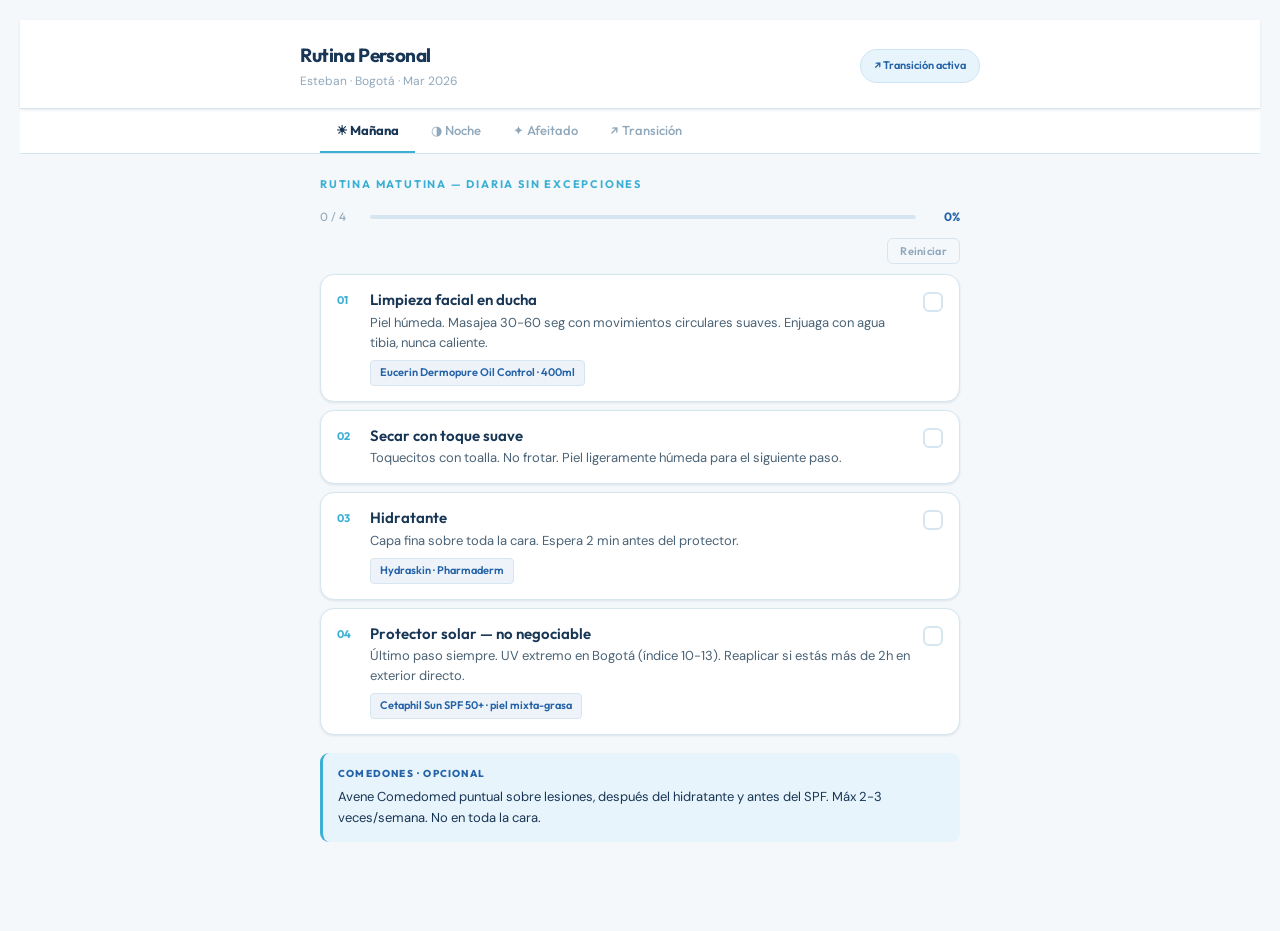
==== index.html @ d37be511 "Clean up index.html by removing line breaks Removed unnecessary line breaks in the head section." ====
<!DOCTYPE html>

<html lang="es">
<head>
<meta charset="UTF-8">
<meta name="viewport" content="width=device-width, initial-scale=1, viewport-fit=cover">
<title>Rutina · Esteban</title>
<link rel="manifest" href="manifest.json">
<meta name="theme-color" content="#1d3552">
<meta name="apple-mobile-web-app-capable" content="yes">
<meta name="apple-mobile-web-app-title" content="Rutina">
<meta name="apple-mobile-web-app-status-bar-style" content="black-translucent">
<link rel="dns-prefetch" href="https://fonts.googleapis.com">
<link rel="preconnect" href="https://fonts.googleapis.com">
<link rel="preconnect" href="https://fonts.gstatic.com" crossorigin>

<link href="https://fonts.googleapis.com/css2?family=Outfit:wght@300;400;500;600;700&family=DM+Sans:wght@300;400;500&display=swap" rel="stylesheet">

<link rel="stylesheet" href="styles.css">

<style>
  :root {
    --bg: #f4f8fb;
    --surface: #ffffff;
    --surface2: #edf3f8;
    --blue-deep: #173554;
    --blue-mid: #2563a8;
    --blue-light: #3bafd4;
    --blue-pale: #e8f4fc;
    --blue-pale2: #cce4f5;
    --text: #182630;
    --text-mid: #4a6275;
    --text-muted: #90a8bc;
    --border: #d6e6f0;
    --border-light: #eaf3fb;
    --danger: #c0392b;
    --danger-bg: #fdf0ee;
    --danger-border: #f5c6c2;
    --warn: #c07000;
    --warn-bg: #fdf8ec;
    --warn-border: #f5dfa0;
    --ok: #0a7055;
    --ok-bg: #edfaf5;
    --ok-border: #9de8cc;
    --radius: 14px;
    --radius-sm: 9px;
    --shadow: 0 1px 3px rgba(23,53,84,0.07), 0 1px 2px rgba(23,53,84,0.04);
  }

* {    box-sizing: border-box;   margin: 0;   padding: 0;   -webkit-tap-highlight-color: transparent; }

body {
background: var(--bg);
color: var(--text);
font-family: 'DM Sans', sans-serif;
font-weight: 400;
min-height: 100vh;
line-height: 1.6;
font-size: 15px;
}

header {
background: var(--surface);
border-bottom: 1px solid var(--border);
padding: 20px 24px 16px;
position: sticky;
top: 0;
z-index: 100;
box-shadow: var(--shadow);
}
.header-inner {
max-width: 680px;
margin: 0 auto;
display: flex;
align-items: center;
justify-content: space-between;
gap: 12px;
}
.header-title {
font-family: 'Outfit', sans-serif;
font-size: 19px;
font-weight: 700;
color: var(--blue-deep);
letter-spacing: -0.4px;
}
.header-sub {
font-size: 12px;
color: var(--text-muted);
margin-top: 2px;
}
.phase-pill {
font-family: 'Outfit', sans-serif;
font-size: 11px;
font-weight: 600;
padding: 7px 13px;
border-radius: 40px;
background: var(--blue-pale);
color: var(--blue-mid);
border: 1.5px solid var(--blue-pale2);
cursor: pointer;
white-space: nowrap;
transition: background 0.2s;
flex-shrink: 0;
}
.phase-pill:hover { background: var(--blue-pale2); }

.nav-wrap {
background: var(--surface);
border-bottom: 1px solid var(--border);
position: sticky;
top: 71px;
z-index: 99;
}
.main-tabs {
max-width: 680px;
margin: 0 auto;
display: flex;
overflow-x: auto;
scrollbar-width: none;
padding: 0 20px;
}
.main-tabs::-webkit-scrollbar { display: none; }
.main-tab {
font-family: 'Outfit', sans-serif;
font-size: 13px;
font-weight: 500;
padding: 13px 16px;
cursor: pointer;
color: var(--text-muted);
border: none;
border-bottom: 2.5px solid transparent;
background: none;
outline: none;
white-space: nowrap;
transition: all 0.2s;
}
.main-tab:hover { color: var(--blue-mid); }
.main-tab.active {
color: var(--blue-deep);
border-bottom-color: var(--blue-light);
font-weight: 700;
}

.content {
max-width: 680px;
margin: 0 auto;
padding: 22px 20px 56px;
}

.tab-panel { display: none; }
.tab-panel.active { display: block; animation: fadeIn 0.2s ease; }
@keyframes fadeIn { from { opacity:0; transform:translateY(5px); } to { opacity:1; transform:translateY(0); } }

.section-label {
font-family: 'Outfit', sans-serif;
font-size: 11px;
font-weight: 700;
letter-spacing: 1.8px;
text-transform: uppercase;
color: var(--blue-light);
margin-bottom: 14px;
margin-top: 26px;
}
.section-label:first-child { margin-top: 0; }

.progress-row { display: flex; align-items: center; gap: 10px; margin-bottom: 12px; }
.prog-label { font-size: 12px; color: var(--text-muted); font-family: 'Outfit', sans-serif; min-width: 40px; }
.prog-wrap { flex: 1; height: 4px; background: var(--border); border-radius: 4px; overflow: hidden; }
.prog-bar { height: 100%; background: linear-gradient(90deg, var(--blue-mid), var(--blue-light)); border-radius: 4px; transition: width 0.4s cubic-bezier(.4,0,.2,1); width: 0%; }
.prog-pct { font-size: 12px; color: var(--blue-mid); font-family: 'Outfit', sans-serif; font-weight: 700; min-width: 34px; text-align: right; }

.reset-row { display: flex; justify-content: flex-end; margin-bottom: 10px; }
.reset-btn {
font-size: 11px;
color: var(--text-muted);
background: none;
border: 1px solid var(--border);
border-radius: 6px;
padding: 5px 12px;
cursor: pointer;
font-family: 'Outfit', sans-serif;
font-weight: 600;
letter-spacing: 0.3px;
transition: all 0.2s;
}
.reset-btn:hover { color: var(--blue-mid); border-color: var(--blue-pale2); }

.steps { display: flex; flex-direction: column; gap: 8px; margin-bottom: 18px; }

.step {
display: flex;
align-items: flex-start;
gap: 13px;
padding: 15px 16px;
background: var(--surface);
border: 1.5px solid var(--border);
border-radius: var(--radius);
cursor: pointer;
transition: border-color 0.2s, background 0.15s;
box-shadow: var(--shadow);
user-select: none;
}
.step:active { transform: scale(0.99); }
.step:hover { border-color: var(--blue-pale2); }
.step.checked { background: var(--blue-pale); border-color: var(--blue-light); }
.step.checked .step-name { text-decoration: line-through; color: var(--text-muted); }

.step-num {
font-family: 'Outfit', sans-serif;
font-size: 11px;
font-weight: 700;
color: var(--blue-light);
min-width: 20px;
padding-top: 2px;
user-select: none;
}
.step-body { flex: 1; min-width: 0; }
.step-name {
font-family: 'Outfit', sans-serif;
font-size: 15px;
font-weight: 600;
color: var(--blue-deep);
margin-bottom: 3px;
transition: color 0.2s;
line-height: 1.3;
}
.step-detail { font-size: 13px; color: var(--text-mid); line-height: 1.55; }
.product-tag {
display: inline-block;
font-size: 11px;
padding: 3px 9px;
border-radius: 4px;
background: var(--surface2);
border: 1px solid var(--border);
color: var(--blue-mid);
margin-top: 7px;
font-family: 'Outfit', sans-serif;
font-weight: 600;
}

.check-box {
width: 20px;
height: 20px;
border: 2px solid var(--border);
border-radius: 6px;
flex-shrink: 0;
margin-top: 2px;
display: flex;
align-items: center;
justify-content: center;
transition: all 0.2s;
background: var(--surface);
}
.step.checked .check-box { background: var(--blue-light); border-color: var(--blue-light); }
.step.checked .check-box::after {
content: '';
width: 5px;
height: 9px;
border: 2px solid white;
border-top: none;
border-left: none;
transform: rotate(45deg) translateY(-1px);
}

.step-static {
display: flex;
align-items: flex-start;
gap: 13px;
padding: 15px 16px;
background: var(--surface);
border: 1.5px solid var(--border);
border-radius: var(--radius);
box-shadow: var(--shadow);
margin-bottom: 8px;
}
.step-static .step-num { color: var(--blue-mid); }

.alert {
padding: 13px 15px;
border-radius: var(--radius-sm);
margin-bottom: 13px;
font-size: 13px;
line-height: 1.6;
border-left: 3px solid;
}
.alert-label {
font-family: 'Outfit', sans-serif;
font-size: 10px;
font-weight: 800;
letter-spacing: 1.2px;
text-transform: uppercase;
display: block;
margin-bottom: 5px;
}
.alert-danger { background: var(--danger-bg); border-color: var(--danger); color: #6b1812; }
.alert-danger .alert-label { color: var(--danger); }
.alert-warn { background: var(--warn-bg); border-color: var(--warn); color: #6b4000; }
.alert-warn .alert-label { color: var(--warn); }
.alert-ok { background: var(--ok-bg); border-color: var(--ok); color: #064d3a; }
.alert-ok .alert-label { color: var(--ok); }
.alert-info { background: var(--blue-pale); border-color: var(--blue-light); color: var(--blue-deep); }
.alert-info .alert-label { color: var(--blue-mid); }

.sub-tabs { display: flex; gap: 8px; margin-bottom: 18px; flex-wrap: wrap; }
.sub-tab {
font-family: 'Outfit', sans-serif;
font-size: 12px;
font-weight: 500;
padding: 8px 14px;
border-radius: 40px;
border: 1.5px solid var(--border);
color: var(--text-muted);
cursor: pointer;
background: var(--surface);
transition: all 0.2s;
outline: none;
}
.sub-tab:hover { color: var(--blue-mid); border-color: var(--blue-pale2); }
.sub-tab.active { background: var(--blue-pale); border-color: var(--blue-light); color: var(--blue-deep); font-weight: 700; }
.sub-panel { display: none; }
.sub-panel.active { display: block; animation: fadeIn 0.2s ease; }

.divider { height: 1px; background: var(--border); margin: 22px 0; }

.razor-grid { display: grid; grid-template-columns: repeat(3, 1fr); gap: 10px; margin-bottom: 18px; }
.razor-card {
background: var(--surface);
border: 1.5px solid var(--border);
border-radius: var(--radius);
padding: 14px 10px;
text-align: center;
box-shadow: var(--shadow);
}
.razor-card.warn-card { border-color: var(--danger-border); background: var(--danger-bg); }
.razor-card.ok-card { border-color: var(--ok-border); background: var(--ok-bg); }
.rc-label { font-family:'Outfit',sans-serif; font-size:10px; font-weight:700; color:var(--text-muted); text-transform:uppercase; letter-spacing:.8px; margin-bottom:6px; }
.rc-val { font-family:'Outfit',sans-serif; font-size:26px; font-weight:800; line-height:1; margin-bottom:4px; }
.warn-card .rc-val { color: var(--danger); }
.ok-card .rc-val { color: var(--ok); }
.rc-val-default { color: var(--blue-deep); }
.rc-sub { font-size: 11px; color: var(--text-muted); }

.day-selector { display: flex; gap: 8px; flex-wrap: wrap; margin: 10px 0 14px; }
.day-btn {
font-family:'Outfit',sans-serif;
font-size: 12px;
font-weight: 600;
width: 42px;
height: 42px;
border-radius: 50%;
border: 1.5px solid var(--border);
color: var(--text-muted);
background: var(--surface);
cursor: pointer;
transition: all 0.2s;
outline: none;
display: flex;
align-items: center;
justify-content: center;
box-shadow: var(--shadow);
}
.day-btn:hover { border-color: var(--blue-pale2); color: var(--blue-mid); }
.day-btn.selected { background: var(--blue-mid); border-color: var(--blue-mid); color: white; }

.tracker { background: var(--surface); border: 1.5px solid var(--border); border-radius: var(--radius); padding: 18px; margin-bottom: 18px; box-shadow: var(--shadow); }
.tracker-title { font-family:'Outfit',sans-serif; font-size:16px; font-weight:700; color:var(--blue-deep); margin-bottom:3px; }
.tracker-sub { font-size:13px; color:var(--text-muted); margin-bottom:16px; }

.tracker-phases { display: grid; grid-template-columns: repeat(4,1fr); gap: 6px; margin-bottom: 14px; }
.tracker-phase {
padding: 10px 6px;
text-align: center;
font-family: 'Outfit',sans-serif;
font-size: 10px;
font-weight: 600;
color: var(--text-muted);
background: var(--bg);
border: 1.5px solid var(--border);
border-radius: var(--radius-sm);
cursor: pointer;
transition: all 0.2s;
line-height: 1.4;
}
.tracker-phase:hover { border-color: var(--blue-pale2); color: var(--blue-mid); }
.tracker-phase.current { background: var(--blue-pale); border-color: var(--blue-light); color: var(--blue-deep); font-weight: 800; }
.phase-num { font-size:20px; font-weight:800; display:block; margin-bottom:3px; color:inherit; }

.phase-desc { font-size:13px; color:var(--text-mid); line-height:1.65; padding:13px 15px; background:var(--blue-pale); border-radius:var(--radius-sm); border:1px solid var(--blue-pale2); }

.permit-table { width:100%; border-collapse:collapse; font-size:13px; background:var(--surface); border-radius:var(--radius); overflow:hidden; box-shadow:var(--shadow); border:1.5px solid var(--border); }
.permit-table thead tr { background:var(--surface2); border-bottom:1px solid var(--border); }
.permit-table th { text-align:left; padding:10px 14px; font-family:'Outfit',sans-serif; font-size:10px; font-weight:700; color:var(--text-muted); letter-spacing:.8px; text-transform:uppercase; }
.permit-table th:not(:first-child) { text-align:center; }
.permit-table td { padding:10px 14px; border-bottom:1px solid var(--border-light); color:var(--text-mid); }
.permit-table tr:last-child td { border-bottom:none; }
.permit-table td:not(:first-child) { text-align:center; font-size:15px; }
.ok-cell { color:var(--ok); font-weight:700; }
.no-cell { color:var(--danger); font-weight:700; }
.half-cell { color:var(--warn); font-size:12px; font-weight:700; }

@media (max-width: 480px) {
.tracker-phases { grid-template-columns: repeat(2,1fr); }
.razor-grid { grid-template-columns: repeat(2,1fr); }
.razor-grid .razor-card:last-child { grid-column: span 2; }
}
</style>

</head>
<body>

<header>
  <div class="header-inner">
    <div>
      <div class="header-title">Rutina Personal</div>
      <div class="header-sub">Esteban · Bogotá · Mar 2026</div>
    </div>
    <div class="phase-pill" onclick="switchTab('transicion')">↗ Transición activa</div>
  </div>
</header>

<div class="nav-wrap">
  <div class="main-tabs">
    <button class="main-tab active" onclick="switchTab('manana')" id="tab-manana">☀ Mañana</button>
    <button class="main-tab" onclick="switchTab('noche')" id="tab-noche">◑ Noche</button>
    <button class="main-tab" onclick="switchTab('afeitado')" id="tab-afeitado">✦ Afeitado</button>
    <button class="main-tab" onclick="switchTab('transicion')" id="tab-transicion">↗ Transición</button>
  </div>
</div>

<div class="content">

  <!-- MAÑANA -->

  <div class="tab-panel active" id="panel-manana">
    <div class="section-label">Rutina matutina — Diaria sin excepciones</div>
    <div class="progress-row">
      <span class="prog-label" id="prog-m-txt">0 / 4</span>
      <div class="prog-wrap"><div class="prog-bar" id="prog-m-bar"></div></div>
      <span class="prog-pct" id="prog-m-pct">0%</span>
    </div>
    <div class="reset-row"><button class="reset-btn" onclick="resetGroup('m')">Reiniciar</button></div>
    <div class="steps" id="steps-m">
      <div class="step" onclick="toggleStep(this,'m')" data-group="m">
        <div class="step-num">01</div>
        <div class="step-body">
          <div class="step-name">Limpieza facial en ducha</div>
          <div class="step-detail">Piel húmeda. Masajea 30-60 seg con movimientos circulares suaves. Enjuaga con agua tibia, nunca caliente.</div>
          <span class="product-tag">Eucerin Dermopure Oil Control · 400ml</span>
        </div>
        <div class="check-box"></div>
      </div>
      <div class="step" onclick="toggleStep(this,'m')" data-group="m">
        <div class="step-num">02</div>
        <div class="step-body">
          <div class="step-name">Secar con toque suave</div>
          <div class="step-detail">Toquecitos con toalla. No frotar. Piel ligeramente húmeda para el siguiente paso.</div>
        </div>
        <div class="check-box"></div>
      </div>
      <div class="step" onclick="toggleStep(this,'m')" data-group="m">
        <div class="step-num">03</div>
        <div class="step-body">
          <div class="step-name">Hidratante</div>
          <div class="step-detail">Capa fina sobre toda la cara. Espera 2 min antes del protector.</div>
          <span class="product-tag">Hydraskin · Pharmaderm</span>
        </div>
        <div class="check-box"></div>
      </div>
      <div class="step" onclick="toggleStep(this,'m')" data-group="m">
        <div class="step-num">04</div>
        <div class="step-body">
          <div class="step-name">Protector solar — no negociable</div>
          <div class="step-detail">Último paso siempre. UV extremo en Bogotá (índice 10-13). Reaplicar si estás más de 2h en exterior directo.</div>
          <span class="product-tag">Cetaphil Sun SPF 50+ · piel mixta-grasa</span>
        </div>
        <div class="check-box"></div>
      </div>
    </div>
    <div class="alert alert-info">
      <span class="alert-label">Comedones · Opcional</span>
      Avene Comedomed puntual sobre lesiones, después del hidratante y antes del SPF. Máx 2-3 veces/semana. No en toda la cara.
    </div>
  </div>

  <!-- NOCHE -->

  <div class="tab-panel" id="panel-noche">
    <div class="section-label">Selecciona tu escenario de esta noche</div>
    <div class="sub-tabs">
      <button class="sub-tab active" onclick="switchSub('n','s1')" id="subtab-n-s1">Descanso</button>
      <button class="sub-tab" onclick="switchSub('n','s2')" id="subtab-n-s2">Con tratamiento</button>
      <button class="sub-tab" onclick="switchSub('n','s3')" id="subtab-n-s3">Noche de afeitado</button>
    </div>


<div class="sub-panel active" id="subpanel-n-s1">
  <div class="alert alert-ok" style="margin-bottom:14px;">
    <span class="alert-label">✓ Noche de descanso</span>
    Solo limpieza e hidratación. La barrera cutánea se recupera.
  </div>
  <div class="progress-row">
    <span class="prog-label" id="prog-s1-txt">0 / 3</span>
    <div class="prog-wrap"><div class="prog-bar" id="prog-s1-bar"></div></div>
    <span class="prog-pct" id="prog-s1-pct">0%</span>
  </div>
  <div class="reset-row"><button class="reset-btn" onclick="resetGroup('s1')">Reiniciar</button></div>
  <div class="steps" id="steps-s1">
    <div class="step" onclick="toggleStep(this,'s1')" data-group="s1">
      <div class="step-num">01</div>
      <div class="step-body"><div class="step-name">Ducha + limpieza facial</div><div class="step-detail">Eucerin en ducha. Agua tibia. Enjuague completo.</div><span class="product-tag">Eucerin Dermopure Oil Control</span></div>
      <div class="check-box"></div>
    </div>
    <div class="step" onclick="toggleStep(this,'s1')" data-group="s1">
      <div class="step-num">02</div>
      <div class="step-body"><div class="step-name">Secar con toque suave</div><div class="step-detail">Toquecitos, sin fricción.</div></div>
      <div class="check-box"></div>
    </div>
    <div class="step" onclick="toggleStep(this,'s1')" data-group="s1">
      <div class="step-num">03</div>
      <div class="step-body"><div class="step-name">Hidratante</div><div class="step-detail">Hydraskin en capa ligera. Fin.</div><span class="product-tag">Hydraskin · Pharmaderm</span></div>
      <div class="check-box"></div>
    </div>
  </div>
  <div class="alert alert-ok"><span class="alert-label">Opcional</span>Pimple patches sobre lesiones activas como último paso. Pambu My Pimple Hero.</div>
</div>

<div class="sub-panel" id="subpanel-n-s2">
  <div class="alert alert-warn" style="margin-bottom:14px;">
    <span class="alert-label">⚠ Transición activa</span>
    Zudenina suspendida. Consulta la pestaña Transición para saber qué activo aplica hoy.
  </div>
  <div class="progress-row">
    <span class="prog-label" id="prog-s2-txt">0 / 4</span>
    <div class="prog-wrap"><div class="prog-bar" id="prog-s2-bar"></div></div>
    <span class="prog-pct" id="prog-s2-pct">0%</span>
  </div>
  <div class="reset-row"><button class="reset-btn" onclick="resetGroup('s2')">Reiniciar</button></div>
  <div class="steps" id="steps-s2">
    <div class="step" onclick="toggleStep(this,'s2')" data-group="s2">
      <div class="step-num">01</div>
      <div class="step-body"><div class="step-name">Ducha + limpieza facial</div><div class="step-detail">Eucerin. Secar completamente antes del activo.</div><span class="product-tag">Eucerin Dermopure Oil Control</span></div>
      <div class="check-box"></div>
    </div>
    <div class="step" onclick="toggleStep(this,'s2')" data-group="s2">
      <div class="step-num">02</div>
      <div class="step-body">
        <div class="step-name">Activo nocturno según fase</div>
        <div class="step-detail"><strong>Sem. 1-2:</strong> Nada. Solo limpieza + hidratante.<br><strong>Sem. 3+:</strong> Benzac AC con hisopo puntual sobre cada lesión individual.</div>
      </div>
      <div class="check-box"></div>
    </div>
    <div class="step" onclick="toggleStep(this,'s2')" data-group="s2">
      <div class="step-num">03</div>
      <div class="step-body"><div class="step-name">Esperar 10 min</div><div class="step-detail">Si usaste Benzac AC, dejar absorber antes del hidratante.</div></div>
      <div class="check-box"></div>
    </div>
    <div class="step" onclick="toggleStep(this,'s2')" data-group="s2">
      <div class="step-num">04</div>
      <div class="step-body"><div class="step-name">Hidratante generoso</div><div class="step-detail">Capa más abundante cuando hay activos.</div><span class="product-tag">Hydraskin · Pharmaderm</span></div>
      <div class="check-box"></div>
    </div>
  </div>
  <div class="alert alert-danger"><span class="alert-label">🚫 No combinar</span>Benzac AC + Avene Comedomed. Ni Benzac + ácido salicílico. Un activo por noche.</div>
</div>

<div class="sub-panel" id="subpanel-n-s3">
  <div class="alert alert-ok" style="margin-bottom:14px;">
    <span class="alert-label">✓ Noche de afeitado</span>
    Sin activos agresivos. Solo hidratante al final.
  </div>
  <div class="progress-row">
    <span class="prog-label" id="prog-s3-txt">0 / 6</span>
    <div class="prog-wrap"><div class="prog-bar" id="prog-s3-bar"></div></div>
    <span class="prog-pct" id="prog-s3-pct">0%</span>
  </div>
  <div class="reset-row"><button class="reset-btn" onclick="resetGroup('s3')">Reiniciar</button></div>
  <div class="steps" id="steps-s3">
    <div class="step" onclick="toggleStep(this,'s3')" data-group="s3">
      <div class="step-num">01</div>
      <div class="step-body"><div class="step-name">Azelac Loción — 1-2h antes</div><div class="step-detail">Aplicar sobre la zona a afeitar <strong>antes de salir al gym</strong>. Durante el entrenamiento (~1-2h) actúa en la piel. Se lava en la ducha post-gym y el efecto protector permanece.</div><span class="product-tag">Azelac Loción · Sesderma</span></div>
      <div class="check-box"></div>
    </div>
    <div class="step" onclick="toggleStep(this,'s3')" data-group="s3">
      <div class="step-num">02</div>
      <div class="step-body"><div class="step-name">Ducha + limpieza facial</div><div class="step-detail">El vapor ablanda el vello. Afeitar justo al salir.</div><span class="product-tag">Eucerin Dermopure Oil Control</span></div>
      <div class="check-box"></div>
    </div>
    <div class="step" onclick="toggleStep(this,'s3')" data-group="s3">
      <div class="step-num">03</div>
      <div class="step-body"><div class="step-name">Gel + 30 seg de reposo</div><div class="step-detail">Sin reposo el gel no lubrica y las cortadas aumentan.</div><span class="product-tag">Gillette Fusion ProGlide · gel</span></div>
      <div class="check-box"></div>
    </div>
    <div class="step" onclick="toggleStep(this,'s3')" data-group="s3">
      <div class="step-num">04</div>
      <div class="step-body"><div class="step-name">Afeitado — una dirección</div><div class="step-detail">A favor del crecimiento siempre. Safety razor: <strong>nivel 1-2</strong>. Presión mínima. Cortadas: ver protocolo R5 abajo.</div></div>
      <div class="check-box"></div>
    </div>
    <div class="step" onclick="toggleStep(this,'s3')" data-group="s3">
      <div class="step-num">05</div>
      <div class="step-body"><div class="step-name">Enjuague con agua fría</div><div class="step-detail">Cierra poros. Espera 2-3 min antes de aplicar algo.</div></div>
      <div class="check-box"></div>
    </div>
    <div class="step" onclick="toggleStep(this,'s3')" data-group="s3">
      <div class="step-num">06</div>
      <div class="step-body"><div class="step-name">Hidratante abundante</div><div class="step-detail">Capa generosa. Sin activos adicionales esta noche.</div><span class="product-tag">Hydraskin · Pharmaderm</span></div>
      <div class="check-box"></div>
    </div>
  </div>
</div>


  </div>

  <!-- AFEITADO -->

  <div class="tab-panel" id="panel-afeitado">
    <div class="section-label">Safety Razor</div>
    <div class="razor-grid">
      <div class="razor-card warn-card">
        <div class="rc-label">Nivel actual</div>
        <div class="rc-val">6</div>
        <div class="rc-sub">⚠ Demasiado agresivo</div>
      </div>
      <div class="razor-card ok-card">
        <div class="rc-label">Nivel objetivo</div>
        <div class="rc-val">1–2</div>
        <div class="rc-sub">✓ Para tu piel</div>
      </div>
      <div class="razor-card">
        <div class="rc-label">Frecuencia</div>
        <div class="rc-val rc-val-default">2–3</div>
        <div class="rc-sub">veces / semana</div>
      </div>
    </div>
    <div class="alert alert-warn">
      <span class="alert-label">⚠ Por qué bajar el nivel</span>
      Nivel 6 = máxima exposición de hoja = mayor riesgo de cortes y razor bumps. Empieza en nivel 1 y sube de uno en uno según tolerancia.
    </div>


<div class="divider"></div>
<div class="section-label">Días de afeitado</div>
<p style="font-size:13px;color:var(--text-muted);margin-bottom:10px;">Toca para marcar o desmarcar. Días alternos recomendados.</p>
<div class="day-selector">
  <button class="day-btn selected" onclick="toggleDay(this)">Lun</button>
  <button class="day-btn" onclick="toggleDay(this)">Mar</button>
  <button class="day-btn selected" onclick="toggleDay(this)">Mié</button>
  <button class="day-btn" onclick="toggleDay(this)">Jue</button>
  <button class="day-btn selected" onclick="toggleDay(this)">Vie</button>
  <button class="day-btn" onclick="toggleDay(this)">Sáb</button>
  <button class="day-btn" onclick="toggleDay(this)">Dom</button>
</div>

<div class="divider"></div>
<div class="section-label">Reglas de oro</div>
<div class="step-static"><div class="step-num">R1</div><div class="step-body"><div class="step-name">Azelac antes de salir al gym</div><div class="step-detail">No justo antes, no después.</div></div></div>
<div class="step-static"><div class="step-num">R2</div><div class="step-body"><div class="step-name">Una sola dirección</div><div class="step-detail">A favor del crecimiento. Sin excepción. Ya lo haces bien.</div></div></div>
<div class="step-static"><div class="step-num">R3</div><div class="step-body"><div class="step-name">Gel + 30 seg de reposo</div><div class="step-detail">Sin reposo, las cortadas se multiplican.</div></div></div>
<div class="step-static"><div class="step-num">R4</div><div class="step-body"><div class="step-name">Sin activos la noche del afeitado</div><div class="step-detail">Solo hidratante. Siempre.</div></div></div>
<div class="step-static"><div class="step-num">R5</div><div class="step-body"><div class="step-name">Cortadas — bloque de alumbre (método óptimo)</div><div class="step-detail">El bloque de alumbre actúa como hemostático y antiséptico al mismo tiempo: detiene el sangrado en 10-20 segundos y cierra el poro. Moja el bloque con agua fría y pásalo suavemente sobre la cortada 2-3 veces. Superior al papel higiénico porque no deja fibras, no requiere presión prolongada y previene infección. Disponible en farmacias o tiendas de afeitado (Osma, Razorock o equivalentes). Si aún no tienes: hielo directo + papel limpio + presión 60 seg sin frotar.</div></div></div>


  </div>

  <!-- TRANSICIÓN -->

  <div class="tab-panel" id="panel-transicion">
    <div class="section-label">Suspensión de Zudenina Plus</div>
    <div class="alert alert-danger" style="margin-bottom:18px;">
      <span class="alert-label">🚫 Zudenina Plus — Suspendida 13 Mar 2026</span>
      Adapaleno 0.1g + Clindamicina 1.0g · Venta bajo fórmula médica. +1 año sin prescripción. Uso prolongado de clindamicina tópica genera resistencia de C. acnes (Eady et al., JAAD). Guías AAD/EDF: máximo 3 meses.
    </div>


<div class="tracker">
  <div class="tracker-title">¿En qué fase estoy?</div>
  <div class="tracker-sub">Toca la fase que corresponde a tu semana actual.</div>
  <div class="tracker-phases">
    <div class="tracker-phase current" onclick="selectPhase(0)"><span class="phase-num">1–2</span>Recuperación</div>
    <div class="tracker-phase" onclick="selectPhase(1)"><span class="phase-num">3–4</span>Benzac puntual</div>
    <div class="tracker-phase" onclick="selectPhase(2)"><span class="phase-num">5–8</span>Benzac zonas</div>
    <div class="tracker-phase" onclick="selectPhase(3)"><span class="phase-num">8+</span>Dermatólogo</div>
  </div>
  <div class="phase-desc" id="phase-desc">
    <strong>Semanas 1-2 — Recuperación de barrera</strong><br><br>
    Solo Eucerin + Hydraskin cada noche. Sin activos agresivos. El adapaleno tiene efecto residual — agregar otro activo inmediatamente puede irritar. Si hay brotes urgentes: Benzac AC con hisopo puntual sobre la lesión individual solamente.
  </div>
</div>

<div class="divider"></div>
<div class="section-label">Reglas durante la transición</div>
<div class="step-static"><div class="step-num">T1</div><div class="step-body"><div class="step-name">Benzac AC nunca en noche de afeitado</div><div class="step-detail">Solo hidratante esa noche. Sin excepción.</div></div></div>
<div class="step-static"><div class="step-num">T2</div><div class="step-body"><div class="step-name">No mezclar activos</div><div class="step-detail">Benzac va solo. Sin Avene Comedomed ni ácido salicílico en la misma sesión.</div></div></div>
<div class="step-static"><div class="step-num">T3</div><div class="step-body"><div class="step-name">Azelac pre-afeitado no cuenta</div><div class="step-detail">Se aplica antes del gym, no después de la ducha. No interfiere con el protocolo nocturno posterior.</div></div></div>
<div class="step-static"><div class="step-num">T4</div><div class="step-body"><div class="step-name">Dermatólogo antes de semana 8</div><div class="step-detail">Evaluación obligatoria para protocolo definitivo.</div></div></div>

<div class="divider"></div>
<div class="section-label">Activos permitidos por fase</div>
<div style="overflow-x:auto;border-radius:var(--radius);">
  <table class="permit-table">
    <thead><tr><th>Producto</th><th>S 1-2</th><th>S 3-4</th><th>S 5-8</th></tr></thead>
    <tbody>
      <tr><td>Eucerin Dermopure</td><td class="ok-cell">✓</td><td class="ok-cell">✓</td><td class="ok-cell">✓</td></tr>
      <tr><td>Hydraskin</td><td class="ok-cell">✓</td><td class="ok-cell">✓</td><td class="ok-cell">✓</td></tr>
      <tr><td>Cetaphil Sun SPF 50+</td><td class="ok-cell">✓</td><td class="ok-cell">✓</td><td class="ok-cell">✓</td></tr>
      <tr><td>Azelac Loción (pre-afeitado)</td><td class="ok-cell">✓</td><td class="ok-cell">✓</td><td class="ok-cell">✓</td></tr>
      <tr><td>Avene Comedomed (puntual · mañana)</td><td class="ok-cell">✓</td><td class="ok-cell">✓</td><td class="ok-cell">✓</td></tr>
      <tr><td>Benzac AC — puntual (noche)</td><td class="no-cell">✗</td><td class="half-cell">± puntual</td><td class="ok-cell">✓</td></tr>
      <tr><td>Pimple patches</td><td class="ok-cell">✓</td><td class="ok-cell">✓</td><td class="ok-cell">✓</td></tr>
      <tr><td style="color:var(--danger);font-style:italic;">Zudenina Plus — SUSPENDIDA</td><td class="no-cell">✗</td><td class="no-cell">✗</td><td class="no-cell">✗</td></tr>
    </tbody>
  </table>
</div>


  </div>

</div>

<script>
  const totals = { m:4, s1:3, s2:4, s3:6 };
  const counts = { m:0, s1:0, s2:0, s3:0 };

  function switchTab(n) {
    document.querySelectorAll('.tab-panel').forEach(p => p.classList.remove('active'));
    document.querySelectorAll('.main-tab').forEach(t => t.classList.remove('active'));
    document.getElementById('panel-'+n).classList.add('active');
    document.getElementById('tab-'+n).classList.add('active');
    window.scrollTo({top:0,behavior:'smooth'});
  }

  function switchSub(g,s) {
    document.querySelectorAll(`[id^="subpanel-${g}-"]`).forEach(p=>p.classList.remove('active'));
    document.querySelectorAll(`[id^="subtab-${g}-"]`).forEach(t=>t.classList.remove('active'));
    document.getElementById(`subpanel-${g}-${s}`).classList.add('active');
    document.getElementById(`subtab-${g}-${s}`).classList.add('active');
  }

  function toggleStep(el,g) {
    const was = el.classList.contains('checked');
    el.classList.toggle('checked');
    counts[g] += was ? -1 : 1;
    updateProg(g);
  }

  function updateProg(g) {
    const done = Math.max(0,Math.min(counts[g],totals[g]));
    const pct = Math.round(done/totals[g]*100);
    const id = g==='m'?'m':g;
    document.getElementById(`prog-${id}-txt`).textContent = `${done} / ${totals[g]}`;
    document.getElementById(`prog-${id}-bar`).style.width = pct+'%';
    document.getElementById(`prog-${id}-pct`).textContent = pct+'%';
  }

  function resetGroup(g) {
    document.querySelectorAll(`[data-group="${g}"]`).forEach(s=>s.classList.remove('checked'));
    counts[g]=0; updateProg(g);
  }

  function toggleDay(el){ el.classList.toggle('selected'); }

  const phases = [
    { t:'Semanas 1-2 — Recuperación de barrera', b:'Solo Eucerin + Hydraskin cada noche. Sin activos agresivos. El adapaleno tiene efecto residual — agregar otro activo inmediatamente puede irritar. Si hay brotes urgentes: Benzac AC con hisopo puntual sobre la lesión individual solamente.' },
    { t:'Semanas 3-4 — Reintroducción puntual de Benzac AC', b:'Benzac AC solo sobre lesiones individuales con hisopo. No extender a toda la cara. Observa tolerancia 1 semana antes de continuar. Si hay irritación o descamación: retrocede una semana.' },
    { t:'Semanas 5-8 — Benzac AC en zonas afectadas', b:'Extiende Benzac AC a las zonas habitualmente afectadas (frente, nariz, mentón). Máximo 3 noches por semana. Las noches de afeitado: solo hidratante, sin excepción.' },
    { t:'Semana 8+ — Consulta dermatológica obligatoria', b:'Evaluación profesional para determinar si hay resistencia a clindamicina y cuál es el protocolo definitivo. Este protocolo cumplió su función.' }
  ];

  function selectPhase(i) {
    document.querySelectorAll('.tracker-phase').forEach((p,idx)=>p.classList.toggle('current',idx===i));
    const d=document.getElementById('phase-desc');
    d.innerHTML=`<strong>${phases[i].t}</strong><br><br>${phases[i].b}`;
  }
</script>

<script src="app.js"></script>
</body>
</html>
---- styles.css ----
:root{

--bg:#0f1c2b;
--card:#173554;
--text:#eaf2ff;
--accent:#3f8ed0;

}

body{

margin:0;
font-family:system-ui;
background:var(--bg);
color:var(--text);
padding:20px;

}

h1{

text-align:center;
margin-bottom:30px;

}

.section{

display:flex;
flex-direction:column;
gap:12px;

}

.step{

background:var(--card);
padding:14px;
border-radius:10px;
cursor:pointer;
transition:all .15s;

}

.step:hover{

transform:translateY(-1px);

}

.step.checked{

background:var(--accent);

}
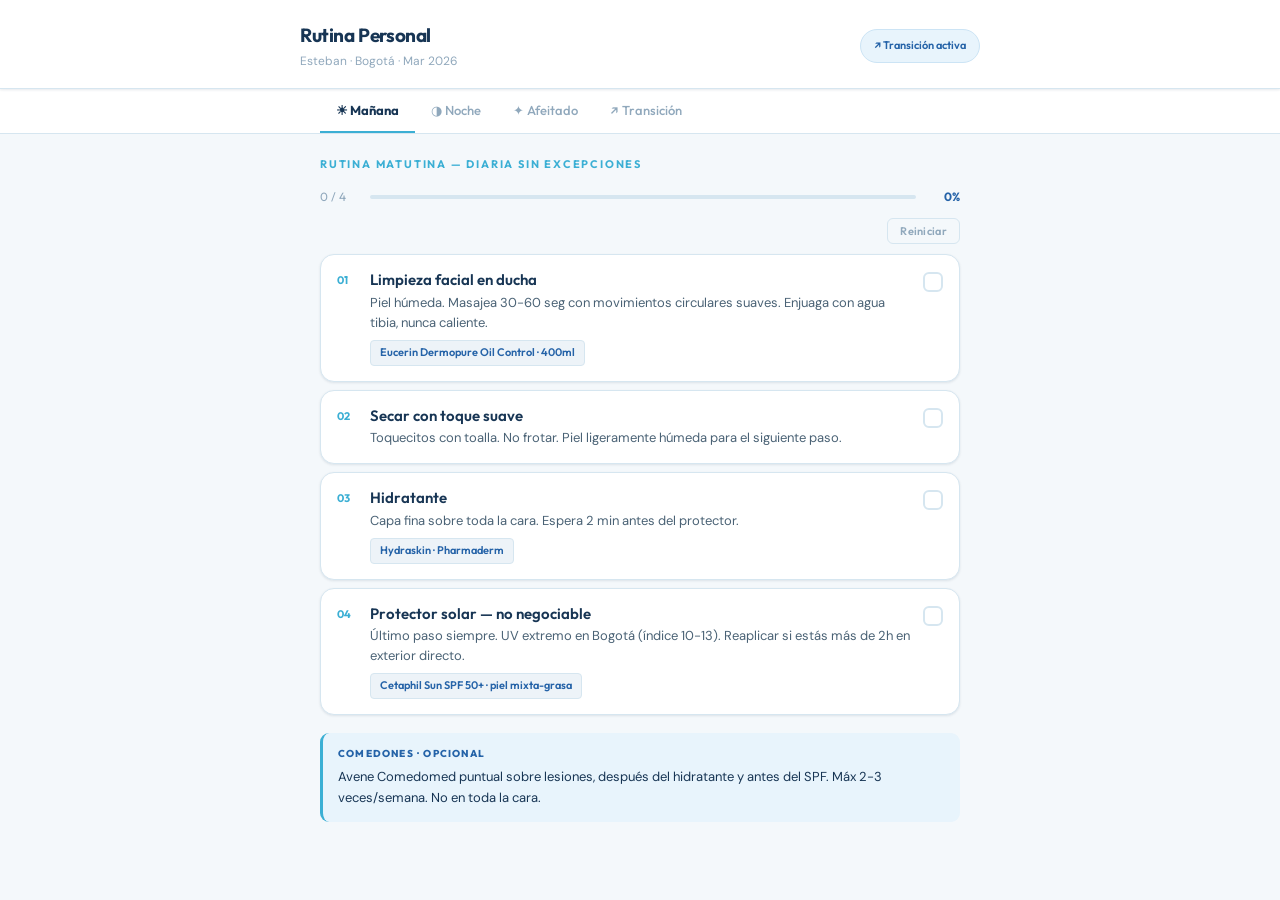
==== commit e819f6f8: "Update index.html" ====
--- a/index.html
+++ b/index.html
@@ -10,6 +10,7 @@
 <meta name="apple-mobile-web-app-capable" content="yes">
 <meta name="apple-mobile-web-app-title" content="Rutina">
 <meta name="apple-mobile-web-app-status-bar-style" content="black-translucent">
+<link rel="apple-touch-icon" href="icon-192.png">
 <link rel="dns-prefetch" href="https://fonts.googleapis.com">
 <link rel="preconnect" href="https://fonts.googleapis.com">
 <link rel="preconnect" href="https://fonts.gstatic.com" crossorigin>
--- a/styles.css
+++ b/styles.css
@@ -1,55 +1,6 @@
-:root{
-
---bg:#0f1c2b;
---card:#173554;
---text:#eaf2ff;
---accent:#3f8ed0;
-
-}
-
-body{
-
-margin:0;
-font-family:system-ui;
-background:var(--bg);
-color:var(--text);
-padding:20px;
-
-}
-
-h1{
-
-text-align:center;
-margin-bottom:30px;
-
-}
-
-.section{
-
-display:flex;
-flex-direction:column;
-gap:12px;
-
-}
-
-.step{
-
-background:var(--card);
-padding:14px;
-border-radius:10px;
-cursor:pointer;
-transition:all .15s;
-
-}
-
-.step:hover{
-
-transform:translateY(-1px);
-
-}
-
-.step.checked{
-
-background:var(--accent);
-
-}
+/*
+  styles.css
+  Por ahora todos los estilos viven en index.html (<style> embebido).
+  Este archivo se usara en fases futuras para modularizar el CSS.
+  No agregar nada aqui hasta que se tome la decision de migrar.
+*/
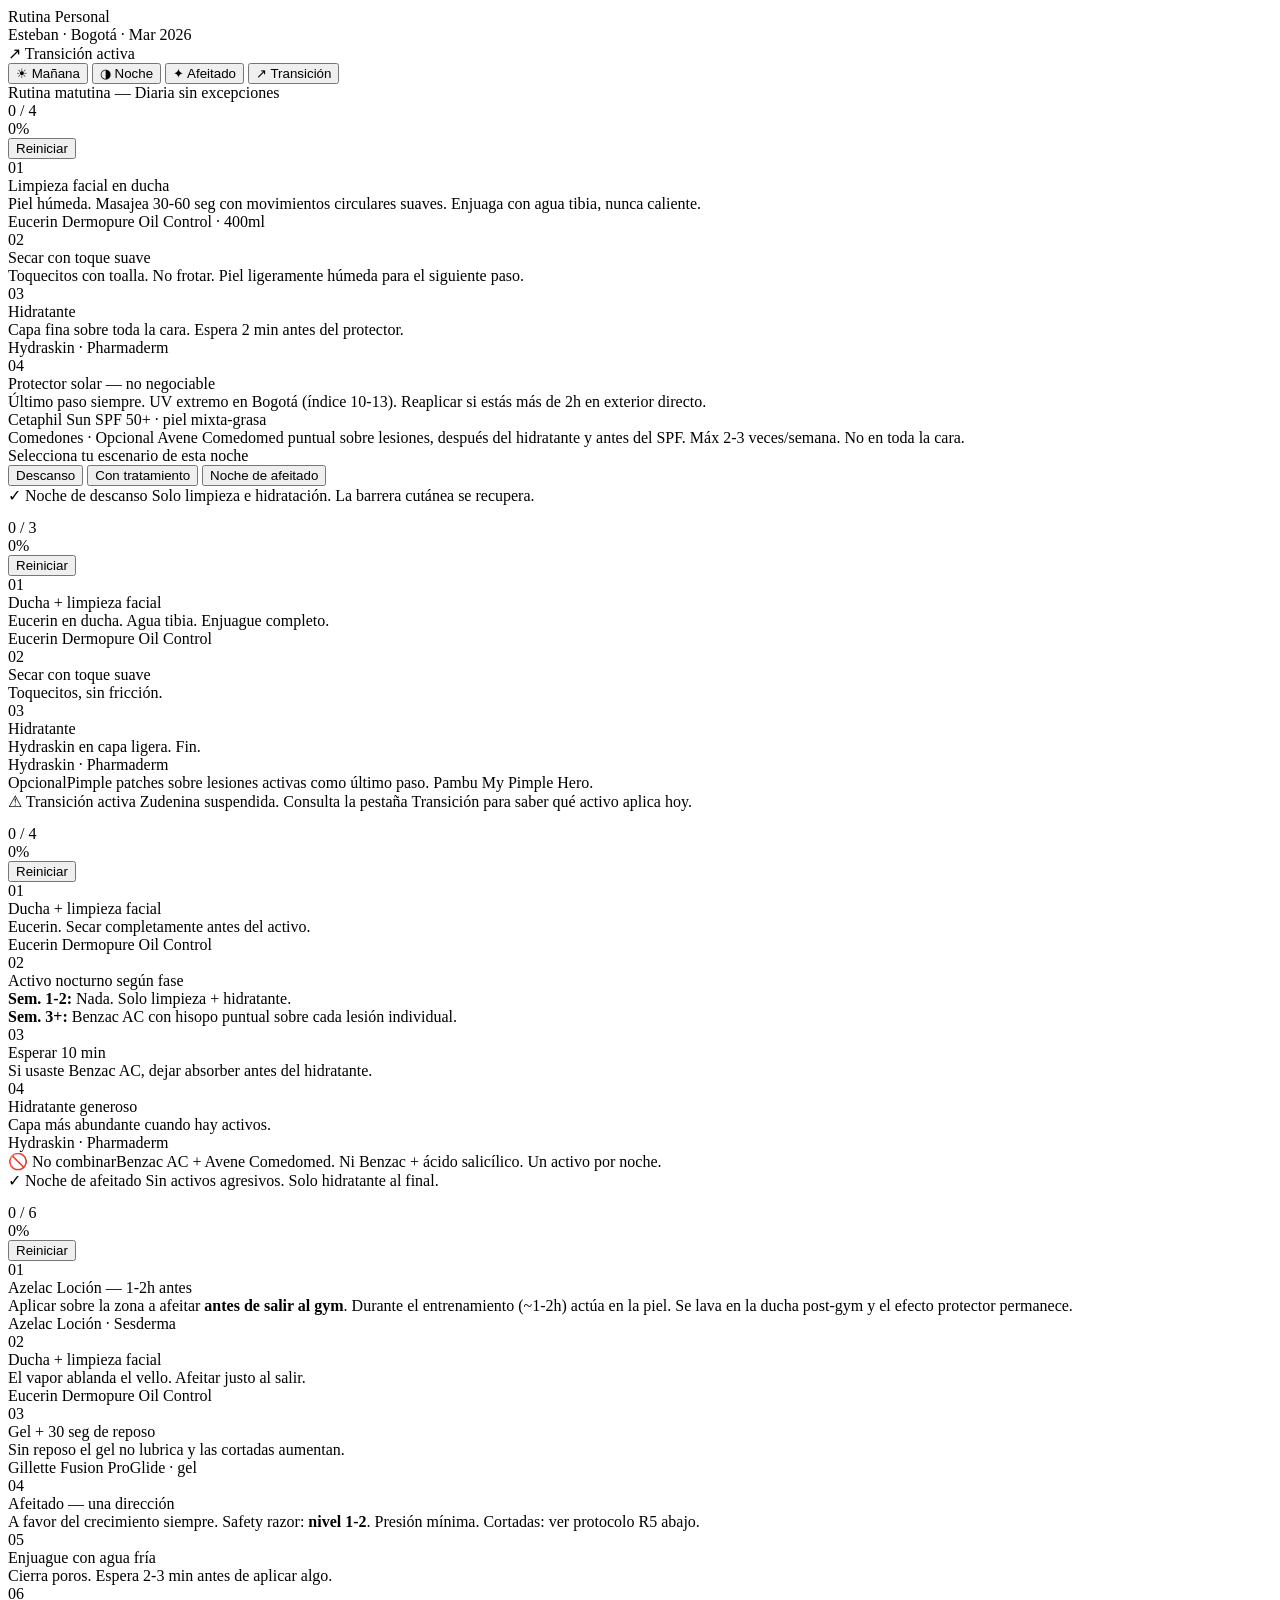
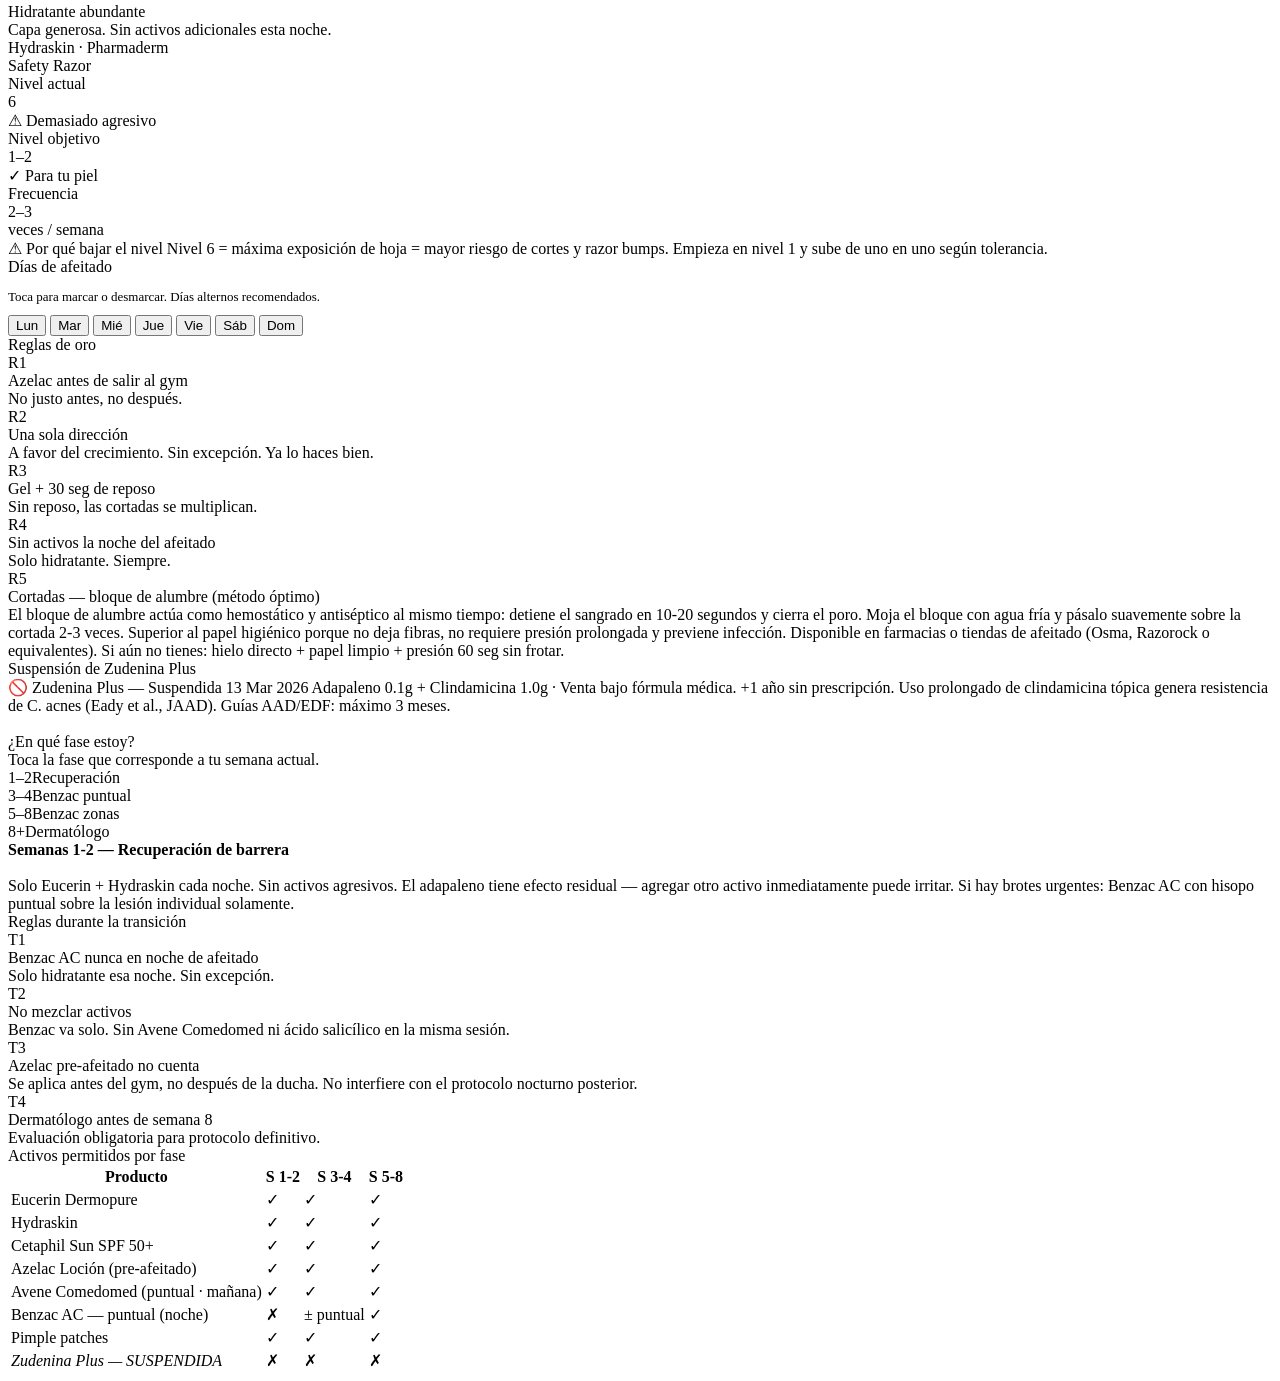
==== commit 9544793e: "Update index.html" ====
--- a/index.html
+++ b/index.html
@@ -19,392 +19,7 @@
 
 <link rel="stylesheet" href="styles.css">
 
-<style>
-  :root {
-    --bg: #f4f8fb;
-    --surface: #ffffff;
-    --surface2: #edf3f8;
-    --blue-deep: #173554;
-    --blue-mid: #2563a8;
-    --blue-light: #3bafd4;
-    --blue-pale: #e8f4fc;
-    --blue-pale2: #cce4f5;
-    --text: #182630;
-    --text-mid: #4a6275;
-    --text-muted: #90a8bc;
-    --border: #d6e6f0;
-    --border-light: #eaf3fb;
-    --danger: #c0392b;
-    --danger-bg: #fdf0ee;
-    --danger-border: #f5c6c2;
-    --warn: #c07000;
-    --warn-bg: #fdf8ec;
-    --warn-border: #f5dfa0;
-    --ok: #0a7055;
-    --ok-bg: #edfaf5;
-    --ok-border: #9de8cc;
-    --radius: 14px;
-    --radius-sm: 9px;
-    --shadow: 0 1px 3px rgba(23,53,84,0.07), 0 1px 2px rgba(23,53,84,0.04);
-  }
-
-* {    box-sizing: border-box;   margin: 0;   padding: 0;   -webkit-tap-highlight-color: transparent; }
-
-body {
-background: var(--bg);
-color: var(--text);
-font-family: 'DM Sans', sans-serif;
-font-weight: 400;
-min-height: 100vh;
-line-height: 1.6;
-font-size: 15px;
-}
-
-header {
-background: var(--surface);
-border-bottom: 1px solid var(--border);
-padding: 20px 24px 16px;
-position: sticky;
-top: 0;
-z-index: 100;
-box-shadow: var(--shadow);
-}
-.header-inner {
-max-width: 680px;
-margin: 0 auto;
-display: flex;
-align-items: center;
-justify-content: space-between;
-gap: 12px;
-}
-.header-title {
-font-family: 'Outfit', sans-serif;
-font-size: 19px;
-font-weight: 700;
-color: var(--blue-deep);
-letter-spacing: -0.4px;
-}
-.header-sub {
-font-size: 12px;
-color: var(--text-muted);
-margin-top: 2px;
-}
-.phase-pill {
-font-family: 'Outfit', sans-serif;
-font-size: 11px;
-font-weight: 600;
-padding: 7px 13px;
-border-radius: 40px;
-background: var(--blue-pale);
-color: var(--blue-mid);
-border: 1.5px solid var(--blue-pale2);
-cursor: pointer;
-white-space: nowrap;
-transition: background 0.2s;
-flex-shrink: 0;
-}
-.phase-pill:hover { background: var(--blue-pale2); }
-
-.nav-wrap {
-background: var(--surface);
-border-bottom: 1px solid var(--border);
-position: sticky;
-top: 71px;
-z-index: 99;
-}
-.main-tabs {
-max-width: 680px;
-margin: 0 auto;
-display: flex;
-overflow-x: auto;
-scrollbar-width: none;
-padding: 0 20px;
-}
-.main-tabs::-webkit-scrollbar { display: none; }
-.main-tab {
-font-family: 'Outfit', sans-serif;
-font-size: 13px;
-font-weight: 500;
-padding: 13px 16px;
-cursor: pointer;
-color: var(--text-muted);
-border: none;
-border-bottom: 2.5px solid transparent;
-background: none;
-outline: none;
-white-space: nowrap;
-transition: all 0.2s;
-}
-.main-tab:hover { color: var(--blue-mid); }
-.main-tab.active {
-color: var(--blue-deep);
-border-bottom-color: var(--blue-light);
-font-weight: 700;
-}
-
-.content {
-max-width: 680px;
-margin: 0 auto;
-padding: 22px 20px 56px;
-}
-
-.tab-panel { display: none; }
-.tab-panel.active { display: block; animation: fadeIn 0.2s ease; }
-@keyframes fadeIn { from { opacity:0; transform:translateY(5px); } to { opacity:1; transform:translateY(0); } }
-
-.section-label {
-font-family: 'Outfit', sans-serif;
-font-size: 11px;
-font-weight: 700;
-letter-spacing: 1.8px;
-text-transform: uppercase;
-color: var(--blue-light);
-margin-bottom: 14px;
-margin-top: 26px;
-}
-.section-label:first-child { margin-top: 0; }
-
-.progress-row { display: flex; align-items: center; gap: 10px; margin-bottom: 12px; }
-.prog-label { font-size: 12px; color: var(--text-muted); font-family: 'Outfit', sans-serif; min-width: 40px; }
-.prog-wrap { flex: 1; height: 4px; background: var(--border); border-radius: 4px; overflow: hidden; }
-.prog-bar { height: 100%; background: linear-gradient(90deg, var(--blue-mid), var(--blue-light)); border-radius: 4px; transition: width 0.4s cubic-bezier(.4,0,.2,1); width: 0%; }
-.prog-pct { font-size: 12px; color: var(--blue-mid); font-family: 'Outfit', sans-serif; font-weight: 700; min-width: 34px; text-align: right; }
-
-.reset-row { display: flex; justify-content: flex-end; margin-bottom: 10px; }
-.reset-btn {
-font-size: 11px;
-color: var(--text-muted);
-background: none;
-border: 1px solid var(--border);
-border-radius: 6px;
-padding: 5px 12px;
-cursor: pointer;
-font-family: 'Outfit', sans-serif;
-font-weight: 600;
-letter-spacing: 0.3px;
-transition: all 0.2s;
-}
-.reset-btn:hover { color: var(--blue-mid); border-color: var(--blue-pale2); }
-
-.steps { display: flex; flex-direction: column; gap: 8px; margin-bottom: 18px; }
-
-.step {
-display: flex;
-align-items: flex-start;
-gap: 13px;
-padding: 15px 16px;
-background: var(--surface);
-border: 1.5px solid var(--border);
-border-radius: var(--radius);
-cursor: pointer;
-transition: border-color 0.2s, background 0.15s;
-box-shadow: var(--shadow);
-user-select: none;
-}
-.step:active { transform: scale(0.99); }
-.step:hover { border-color: var(--blue-pale2); }
-.step.checked { background: var(--blue-pale); border-color: var(--blue-light); }
-.step.checked .step-name { text-decoration: line-through; color: var(--text-muted); }
-
-.step-num {
-font-family: 'Outfit', sans-serif;
-font-size: 11px;
-font-weight: 700;
-color: var(--blue-light);
-min-width: 20px;
-padding-top: 2px;
-user-select: none;
-}
-.step-body { flex: 1; min-width: 0; }
-.step-name {
-font-family: 'Outfit', sans-serif;
-font-size: 15px;
-font-weight: 600;
-color: var(--blue-deep);
-margin-bottom: 3px;
-transition: color 0.2s;
-line-height: 1.3;
-}
-.step-detail { font-size: 13px; color: var(--text-mid); line-height: 1.55; }
-.product-tag {
-display: inline-block;
-font-size: 11px;
-padding: 3px 9px;
-border-radius: 4px;
-background: var(--surface2);
-border: 1px solid var(--border);
-color: var(--blue-mid);
-margin-top: 7px;
-font-family: 'Outfit', sans-serif;
-font-weight: 600;
-}
-
-.check-box {
-width: 20px;
-height: 20px;
-border: 2px solid var(--border);
-border-radius: 6px;
-flex-shrink: 0;
-margin-top: 2px;
-display: flex;
-align-items: center;
-justify-content: center;
-transition: all 0.2s;
-background: var(--surface);
-}
-.step.checked .check-box { background: var(--blue-light); border-color: var(--blue-light); }
-.step.checked .check-box::after {
-content: '';
-width: 5px;
-height: 9px;
-border: 2px solid white;
-border-top: none;
-border-left: none;
-transform: rotate(45deg) translateY(-1px);
-}
-
-.step-static {
-display: flex;
-align-items: flex-start;
-gap: 13px;
-padding: 15px 16px;
-background: var(--surface);
-border: 1.5px solid var(--border);
-border-radius: var(--radius);
-box-shadow: var(--shadow);
-margin-bottom: 8px;
-}
-.step-static .step-num { color: var(--blue-mid); }
-
-.alert {
-padding: 13px 15px;
-border-radius: var(--radius-sm);
-margin-bottom: 13px;
-font-size: 13px;
-line-height: 1.6;
-border-left: 3px solid;
-}
-.alert-label {
-font-family: 'Outfit', sans-serif;
-font-size: 10px;
-font-weight: 800;
-letter-spacing: 1.2px;
-text-transform: uppercase;
-display: block;
-margin-bottom: 5px;
-}
-.alert-danger { background: var(--danger-bg); border-color: var(--danger); color: #6b1812; }
-.alert-danger .alert-label { color: var(--danger); }
-.alert-warn { background: var(--warn-bg); border-color: var(--warn); color: #6b4000; }
-.alert-warn .alert-label { color: var(--warn); }
-.alert-ok { background: var(--ok-bg); border-color: var(--ok); color: #064d3a; }
-.alert-ok .alert-label { color: var(--ok); }
-.alert-info { background: var(--blue-pale); border-color: var(--blue-light); color: var(--blue-deep); }
-.alert-info .alert-label { color: var(--blue-mid); }
-
-.sub-tabs { display: flex; gap: 8px; margin-bottom: 18px; flex-wrap: wrap; }
-.sub-tab {
-font-family: 'Outfit', sans-serif;
-font-size: 12px;
-font-weight: 500;
-padding: 8px 14px;
-border-radius: 40px;
-border: 1.5px solid var(--border);
-color: var(--text-muted);
-cursor: pointer;
-background: var(--surface);
-transition: all 0.2s;
-outline: none;
-}
-.sub-tab:hover { color: var(--blue-mid); border-color: var(--blue-pale2); }
-.sub-tab.active { background: var(--blue-pale); border-color: var(--blue-light); color: var(--blue-deep); font-weight: 700; }
-.sub-panel { display: none; }
-.sub-panel.active { display: block; animation: fadeIn 0.2s ease; }
-
-.divider { height: 1px; background: var(--border); margin: 22px 0; }
-
-.razor-grid { display: grid; grid-template-columns: repeat(3, 1fr); gap: 10px; margin-bottom: 18px; }
-.razor-card {
-background: var(--surface);
-border: 1.5px solid var(--border);
-border-radius: var(--radius);
-padding: 14px 10px;
-text-align: center;
-box-shadow: var(--shadow);
-}
-.razor-card.warn-card { border-color: var(--danger-border); background: var(--danger-bg); }
-.razor-card.ok-card { border-color: var(--ok-border); background: var(--ok-bg); }
-.rc-label { font-family:'Outfit',sans-serif; font-size:10px; font-weight:700; color:var(--text-muted); text-transform:uppercase; letter-spacing:.8px; margin-bottom:6px; }
-.rc-val { font-family:'Outfit',sans-serif; font-size:26px; font-weight:800; line-height:1; margin-bottom:4px; }
-.warn-card .rc-val { color: var(--danger); }
-.ok-card .rc-val { color: var(--ok); }
-.rc-val-default { color: var(--blue-deep); }
-.rc-sub { font-size: 11px; color: var(--text-muted); }
-
-.day-selector { display: flex; gap: 8px; flex-wrap: wrap; margin: 10px 0 14px; }
-.day-btn {
-font-family:'Outfit',sans-serif;
-font-size: 12px;
-font-weight: 600;
-width: 42px;
-height: 42px;
-border-radius: 50%;
-border: 1.5px solid var(--border);
-color: var(--text-muted);
-background: var(--surface);
-cursor: pointer;
-transition: all 0.2s;
-outline: none;
-display: flex;
-align-items: center;
-justify-content: center;
-box-shadow: var(--shadow);
-}
-.day-btn:hover { border-color: var(--blue-pale2); color: var(--blue-mid); }
-.day-btn.selected { background: var(--blue-mid); border-color: var(--blue-mid); color: white; }
-
-.tracker { background: var(--surface); border: 1.5px solid var(--border); border-radius: var(--radius); padding: 18px; margin-bottom: 18px; box-shadow: var(--shadow); }
-.tracker-title { font-family:'Outfit',sans-serif; font-size:16px; font-weight:700; color:var(--blue-deep); margin-bottom:3px; }
-.tracker-sub { font-size:13px; color:var(--text-muted); margin-bottom:16px; }
-
-.tracker-phases { display: grid; grid-template-columns: repeat(4,1fr); gap: 6px; margin-bottom: 14px; }
-.tracker-phase {
-padding: 10px 6px;
-text-align: center;
-font-family: 'Outfit',sans-serif;
-font-size: 10px;
-font-weight: 600;
-color: var(--text-muted);
-background: var(--bg);
-border: 1.5px solid var(--border);
-border-radius: var(--radius-sm);
-cursor: pointer;
-transition: all 0.2s;
-line-height: 1.4;
-}
-.tracker-phase:hover { border-color: var(--blue-pale2); color: var(--blue-mid); }
-.tracker-phase.current { background: var(--blue-pale); border-color: var(--blue-light); color: var(--blue-deep); font-weight: 800; }
-.phase-num { font-size:20px; font-weight:800; display:block; margin-bottom:3px; color:inherit; }
-
-.phase-desc { font-size:13px; color:var(--text-mid); line-height:1.65; padding:13px 15px; background:var(--blue-pale); border-radius:var(--radius-sm); border:1px solid var(--blue-pale2); }
-
-.permit-table { width:100%; border-collapse:collapse; font-size:13px; background:var(--surface); border-radius:var(--radius); overflow:hidden; box-shadow:var(--shadow); border:1.5px solid var(--border); }
-.permit-table thead tr { background:var(--surface2); border-bottom:1px solid var(--border); }
-.permit-table th { text-align:left; padding:10px 14px; font-family:'Outfit',sans-serif; font-size:10px; font-weight:700; color:var(--text-muted); letter-spacing:.8px; text-transform:uppercase; }
-.permit-table th:not(:first-child) { text-align:center; }
-.permit-table td { padding:10px 14px; border-bottom:1px solid var(--border-light); color:var(--text-mid); }
-.permit-table tr:last-child td { border-bottom:none; }
-.permit-table td:not(:first-child) { text-align:center; font-size:15px; }
-.ok-cell { color:var(--ok); font-weight:700; }
-.no-cell { color:var(--danger); font-weight:700; }
-.half-cell { color:var(--warn); font-size:12px; font-weight:700; }
-
-@media (max-width: 480px) {
-.tracker-phases { grid-template-columns: repeat(2,1fr); }
-.razor-grid { grid-template-columns: repeat(2,1fr); }
-.razor-grid .razor-card:last-child { grid-column: span 2; }
-}
-</style>
+
 
 </head>
 <body>
@@ -718,61 +333,7 @@
 
 </div>
 
-<script>
-  const totals = { m:4, s1:3, s2:4, s3:6 };
-  const counts = { m:0, s1:0, s2:0, s3:0 };
-
-  function switchTab(n) {
-    document.querySelectorAll('.tab-panel').forEach(p => p.classList.remove('active'));
-    document.querySelectorAll('.main-tab').forEach(t => t.classList.remove('active'));
-    document.getElementById('panel-'+n).classList.add('active');
-    document.getElementById('tab-'+n).classList.add('active');
-    window.scrollTo({top:0,behavior:'smooth'});
-  }
-
-  function switchSub(g,s) {
-    document.querySelectorAll(`[id^="subpanel-${g}-"]`).forEach(p=>p.classList.remove('active'));
-    document.querySelectorAll(`[id^="subtab-${g}-"]`).forEach(t=>t.classList.remove('active'));
-    document.getElementById(`subpanel-${g}-${s}`).classList.add('active');
-    document.getElementById(`subtab-${g}-${s}`).classList.add('active');
-  }
-
-  function toggleStep(el,g) {
-    const was = el.classList.contains('checked');
-    el.classList.toggle('checked');
-    counts[g] += was ? -1 : 1;
-    updateProg(g);
-  }
-
-  function updateProg(g) {
-    const done = Math.max(0,Math.min(counts[g],totals[g]));
-    const pct = Math.round(done/totals[g]*100);
-    const id = g==='m'?'m':g;
-    document.getElementById(`prog-${id}-txt`).textContent = `${done} / ${totals[g]}`;
-    document.getElementById(`prog-${id}-bar`).style.width = pct+'%';
-    document.getElementById(`prog-${id}-pct`).textContent = pct+'%';
-  }
-
-  function resetGroup(g) {
-    document.querySelectorAll(`[data-group="${g}"]`).forEach(s=>s.classList.remove('checked'));
-    counts[g]=0; updateProg(g);
-  }
-
-  function toggleDay(el){ el.classList.toggle('selected'); }
-
-  const phases = [
-    { t:'Semanas 1-2 — Recuperación de barrera', b:'Solo Eucerin + Hydraskin cada noche. Sin activos agresivos. El adapaleno tiene efecto residual — agregar otro activo inmediatamente puede irritar. Si hay brotes urgentes: Benzac AC con hisopo puntual sobre la lesión individual solamente.' },
-    { t:'Semanas 3-4 — Reintroducción puntual de Benzac AC', b:'Benzac AC solo sobre lesiones individuales con hisopo. No extender a toda la cara. Observa tolerancia 1 semana antes de continuar. Si hay irritación o descamación: retrocede una semana.' },
-    { t:'Semanas 5-8 — Benzac AC en zonas afectadas', b:'Extiende Benzac AC a las zonas habitualmente afectadas (frente, nariz, mentón). Máximo 3 noches por semana. Las noches de afeitado: solo hidratante, sin excepción.' },
-    { t:'Semana 8+ — Consulta dermatológica obligatoria', b:'Evaluación profesional para determinar si hay resistencia a clindamicina y cuál es el protocolo definitivo. Este protocolo cumplió su función.' }
-  ];
-
-  function selectPhase(i) {
-    document.querySelectorAll('.tracker-phase').forEach((p,idx)=>p.classList.toggle('current',idx===i));
-    const d=document.getElementById('phase-desc');
-    d.innerHTML=`<strong>${phases[i].t}</strong><br><br>${phases[i].b}`;
-  }
-</script>
+
 
 <script src="app.js"></script>
 </body>
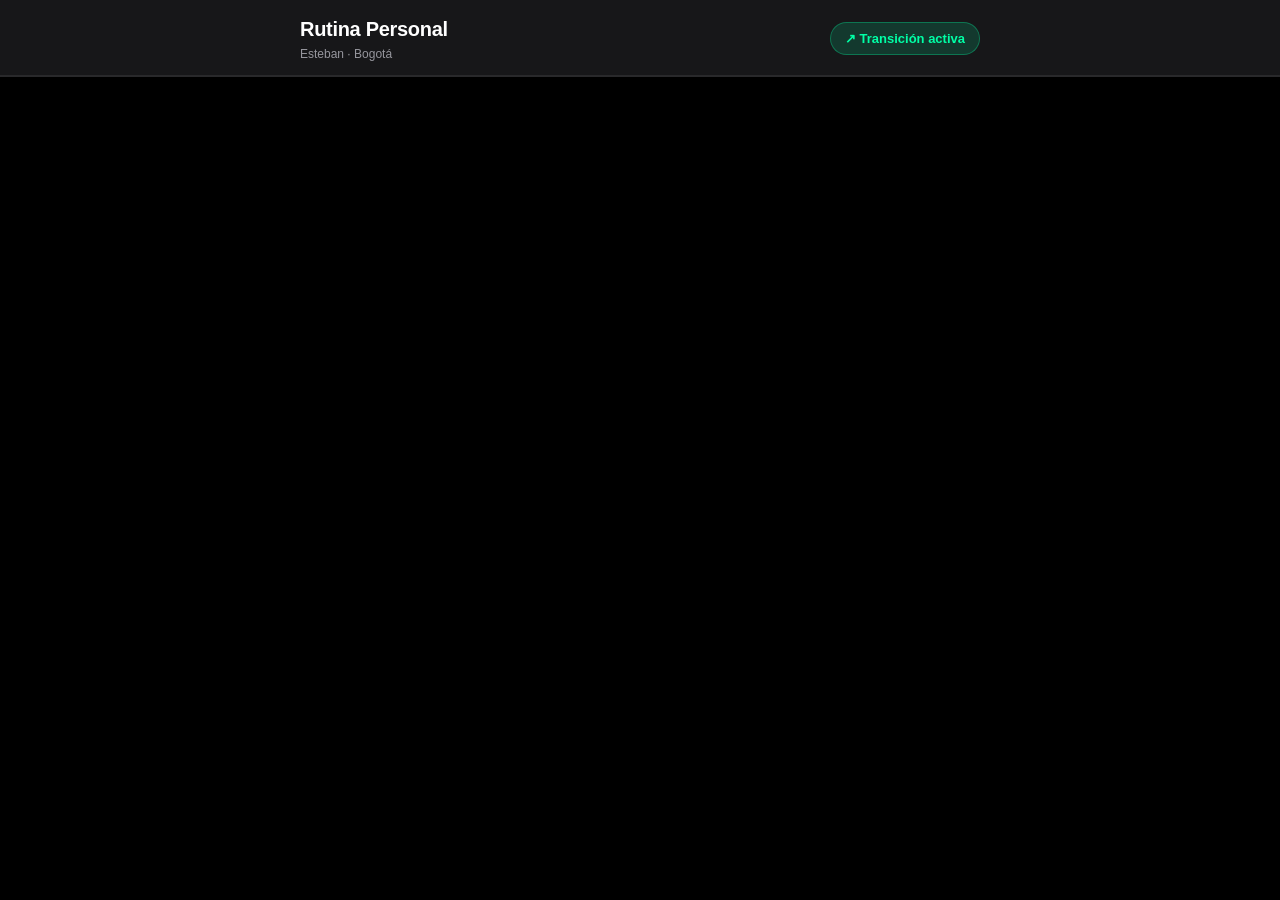
==== commit 103c9e53: "Update index.html" ====
--- a/index.html
+++ b/index.html
@@ -1,340 +1,37 @@
 <!DOCTYPE html>
-
 <html lang="es">
 <head>
-<meta charset="UTF-8">
-<meta name="viewport" content="width=device-width, initial-scale=1, viewport-fit=cover">
-<title>Rutina · Esteban</title>
-<link rel="manifest" href="manifest.json">
-<meta name="theme-color" content="#1d3552">
-<meta name="apple-mobile-web-app-capable" content="yes">
-<meta name="apple-mobile-web-app-title" content="Rutina">
-<meta name="apple-mobile-web-app-status-bar-style" content="black-translucent">
-<link rel="apple-touch-icon" href="icon-192.png">
-<link rel="dns-prefetch" href="https://fonts.googleapis.com">
-<link rel="preconnect" href="https://fonts.googleapis.com">
-<link rel="preconnect" href="https://fonts.gstatic.com" crossorigin>
-
-<link href="https://fonts.googleapis.com/css2?family=Outfit:wght@300;400;500;600;700&family=DM+Sans:wght@300;400;500&display=swap" rel="stylesheet">
-
-<link rel="stylesheet" href="styles.css">
-
-
-
+  <meta charset="UTF-8">
+  <meta name="viewport" content="width=device-width, initial-scale=1, viewport-fit=cover">
+  <title>Rutina · Esteban</title>
+  <link rel="manifest" href="manifest.json">
+  <meta name="theme-color" content="#000000">
+  <meta name="apple-mobile-web-app-capable" content="yes">
+  <meta name="apple-mobile-web-app-title" content="Rutina">
+  <meta name="apple-mobile-web-app-status-bar-style" content="black-translucent">
+  <link rel="apple-touch-icon" href="icon-192.png">
+  <link rel="stylesheet" href="styles.css">
 </head>
 <body>
 
-<header>
-  <div class="header-inner">
-    <div>
-      <div class="header-title">Rutina Personal</div>
-      <div class="header-sub">Esteban · Bogotá · Mar 2026</div>
+  <header>
+    <div class="header-inner">
+      <div>
+        <div class="header-title" id="app-title">Rutina Personal</div>
+        <div class="header-sub"   id="app-subtitle">Esteban · Bogotá</div>
+      </div>
+      <div class="phase-pill" id="phase-pill">↗ Transición activa</div>
     </div>
-    <div class="phase-pill" onclick="switchTab('transicion')">↗ Transición activa</div>
-  </div>
-</header>
+  </header>
 
-<div class="nav-wrap">
-  <div class="main-tabs">
-    <button class="main-tab active" onclick="switchTab('manana')" id="tab-manana">☀ Mañana</button>
-    <button class="main-tab" onclick="switchTab('noche')" id="tab-noche">◑ Noche</button>
-    <button class="main-tab" onclick="switchTab('afeitado')" id="tab-afeitado">✦ Afeitado</button>
-    <button class="main-tab" onclick="switchTab('transicion')" id="tab-transicion">↗ Transición</button>
-  </div>
-</div>
-
-<div class="content">
-
-  <!-- MAÑANA -->
-
-  <div class="tab-panel active" id="panel-manana">
-    <div class="section-label">Rutina matutina — Diaria sin excepciones</div>
-    <div class="progress-row">
-      <span class="prog-label" id="prog-m-txt">0 / 4</span>
-      <div class="prog-wrap"><div class="prog-bar" id="prog-m-bar"></div></div>
-      <span class="prog-pct" id="prog-m-pct">0%</span>
-    </div>
-    <div class="reset-row"><button class="reset-btn" onclick="resetGroup('m')">Reiniciar</button></div>
-    <div class="steps" id="steps-m">
-      <div class="step" onclick="toggleStep(this,'m')" data-group="m">
-        <div class="step-num">01</div>
-        <div class="step-body">
-          <div class="step-name">Limpieza facial en ducha</div>
-          <div class="step-detail">Piel húmeda. Masajea 30-60 seg con movimientos circulares suaves. Enjuaga con agua tibia, nunca caliente.</div>
-          <span class="product-tag">Eucerin Dermopure Oil Control · 400ml</span>
-        </div>
-        <div class="check-box"></div>
-      </div>
-      <div class="step" onclick="toggleStep(this,'m')" data-group="m">
-        <div class="step-num">02</div>
-        <div class="step-body">
-          <div class="step-name">Secar con toque suave</div>
-          <div class="step-detail">Toquecitos con toalla. No frotar. Piel ligeramente húmeda para el siguiente paso.</div>
-        </div>
-        <div class="check-box"></div>
-      </div>
-      <div class="step" onclick="toggleStep(this,'m')" data-group="m">
-        <div class="step-num">03</div>
-        <div class="step-body">
-          <div class="step-name">Hidratante</div>
-          <div class="step-detail">Capa fina sobre toda la cara. Espera 2 min antes del protector.</div>
-          <span class="product-tag">Hydraskin · Pharmaderm</span>
-        </div>
-        <div class="check-box"></div>
-      </div>
-      <div class="step" onclick="toggleStep(this,'m')" data-group="m">
-        <div class="step-num">04</div>
-        <div class="step-body">
-          <div class="step-name">Protector solar — no negociable</div>
-          <div class="step-detail">Último paso siempre. UV extremo en Bogotá (índice 10-13). Reaplicar si estás más de 2h en exterior directo.</div>
-          <span class="product-tag">Cetaphil Sun SPF 50+ · piel mixta-grasa</span>
-        </div>
-        <div class="check-box"></div>
-      </div>
-    </div>
-    <div class="alert alert-info">
-      <span class="alert-label">Comedones · Opcional</span>
-      Avene Comedomed puntual sobre lesiones, después del hidratante y antes del SPF. Máx 2-3 veces/semana. No en toda la cara.
-    </div>
+  <div class="nav-wrap">
+    <div class="main-tabs" id="main-tabs"></div>
   </div>
 
-  <!-- NOCHE -->
-
-  <div class="tab-panel" id="panel-noche">
-    <div class="section-label">Selecciona tu escenario de esta noche</div>
-    <div class="sub-tabs">
-      <button class="sub-tab active" onclick="switchSub('n','s1')" id="subtab-n-s1">Descanso</button>
-      <button class="sub-tab" onclick="switchSub('n','s2')" id="subtab-n-s2">Con tratamiento</button>
-      <button class="sub-tab" onclick="switchSub('n','s3')" id="subtab-n-s3">Noche de afeitado</button>
-    </div>
-
-
-<div class="sub-panel active" id="subpanel-n-s1">
-  <div class="alert alert-ok" style="margin-bottom:14px;">
-    <span class="alert-label">✓ Noche de descanso</span>
-    Solo limpieza e hidratación. La barrera cutánea se recupera.
-  </div>
-  <div class="progress-row">
-    <span class="prog-label" id="prog-s1-txt">0 / 3</span>
-    <div class="prog-wrap"><div class="prog-bar" id="prog-s1-bar"></div></div>
-    <span class="prog-pct" id="prog-s1-pct">0%</span>
-  </div>
-  <div class="reset-row"><button class="reset-btn" onclick="resetGroup('s1')">Reiniciar</button></div>
-  <div class="steps" id="steps-s1">
-    <div class="step" onclick="toggleStep(this,'s1')" data-group="s1">
-      <div class="step-num">01</div>
-      <div class="step-body"><div class="step-name">Ducha + limpieza facial</div><div class="step-detail">Eucerin en ducha. Agua tibia. Enjuague completo.</div><span class="product-tag">Eucerin Dermopure Oil Control</span></div>
-      <div class="check-box"></div>
-    </div>
-    <div class="step" onclick="toggleStep(this,'s1')" data-group="s1">
-      <div class="step-num">02</div>
-      <div class="step-body"><div class="step-name">Secar con toque suave</div><div class="step-detail">Toquecitos, sin fricción.</div></div>
-      <div class="check-box"></div>
-    </div>
-    <div class="step" onclick="toggleStep(this,'s1')" data-group="s1">
-      <div class="step-num">03</div>
-      <div class="step-body"><div class="step-name">Hidratante</div><div class="step-detail">Hydraskin en capa ligera. Fin.</div><span class="product-tag">Hydraskin · Pharmaderm</span></div>
-      <div class="check-box"></div>
-    </div>
-  </div>
-  <div class="alert alert-ok"><span class="alert-label">Opcional</span>Pimple patches sobre lesiones activas como último paso. Pambu My Pimple Hero.</div>
-</div>
-
-<div class="sub-panel" id="subpanel-n-s2">
-  <div class="alert alert-warn" style="margin-bottom:14px;">
-    <span class="alert-label">⚠ Transición activa</span>
-    Zudenina suspendida. Consulta la pestaña Transición para saber qué activo aplica hoy.
-  </div>
-  <div class="progress-row">
-    <span class="prog-label" id="prog-s2-txt">0 / 4</span>
-    <div class="prog-wrap"><div class="prog-bar" id="prog-s2-bar"></div></div>
-    <span class="prog-pct" id="prog-s2-pct">0%</span>
-  </div>
-  <div class="reset-row"><button class="reset-btn" onclick="resetGroup('s2')">Reiniciar</button></div>
-  <div class="steps" id="steps-s2">
-    <div class="step" onclick="toggleStep(this,'s2')" data-group="s2">
-      <div class="step-num">01</div>
-      <div class="step-body"><div class="step-name">Ducha + limpieza facial</div><div class="step-detail">Eucerin. Secar completamente antes del activo.</div><span class="product-tag">Eucerin Dermopure Oil Control</span></div>
-      <div class="check-box"></div>
-    </div>
-    <div class="step" onclick="toggleStep(this,'s2')" data-group="s2">
-      <div class="step-num">02</div>
-      <div class="step-body">
-        <div class="step-name">Activo nocturno según fase</div>
-        <div class="step-detail"><strong>Sem. 1-2:</strong> Nada. Solo limpieza + hidratante.<br><strong>Sem. 3+:</strong> Benzac AC con hisopo puntual sobre cada lesión individual.</div>
-      </div>
-      <div class="check-box"></div>
-    </div>
-    <div class="step" onclick="toggleStep(this,'s2')" data-group="s2">
-      <div class="step-num">03</div>
-      <div class="step-body"><div class="step-name">Esperar 10 min</div><div class="step-detail">Si usaste Benzac AC, dejar absorber antes del hidratante.</div></div>
-      <div class="check-box"></div>
-    </div>
-    <div class="step" onclick="toggleStep(this,'s2')" data-group="s2">
-      <div class="step-num">04</div>
-      <div class="step-body"><div class="step-name">Hidratante generoso</div><div class="step-detail">Capa más abundante cuando hay activos.</div><span class="product-tag">Hydraskin · Pharmaderm</span></div>
-      <div class="check-box"></div>
-    </div>
-  </div>
-  <div class="alert alert-danger"><span class="alert-label">🚫 No combinar</span>Benzac AC + Avene Comedomed. Ni Benzac + ácido salicílico. Un activo por noche.</div>
-</div>
-
-<div class="sub-panel" id="subpanel-n-s3">
-  <div class="alert alert-ok" style="margin-bottom:14px;">
-    <span class="alert-label">✓ Noche de afeitado</span>
-    Sin activos agresivos. Solo hidratante al final.
-  </div>
-  <div class="progress-row">
-    <span class="prog-label" id="prog-s3-txt">0 / 6</span>
-    <div class="prog-wrap"><div class="prog-bar" id="prog-s3-bar"></div></div>
-    <span class="prog-pct" id="prog-s3-pct">0%</span>
-  </div>
-  <div class="reset-row"><button class="reset-btn" onclick="resetGroup('s3')">Reiniciar</button></div>
-  <div class="steps" id="steps-s3">
-    <div class="step" onclick="toggleStep(this,'s3')" data-group="s3">
-      <div class="step-num">01</div>
-      <div class="step-body"><div class="step-name">Azelac Loción — 1-2h antes</div><div class="step-detail">Aplicar sobre la zona a afeitar <strong>antes de salir al gym</strong>. Durante el entrenamiento (~1-2h) actúa en la piel. Se lava en la ducha post-gym y el efecto protector permanece.</div><span class="product-tag">Azelac Loción · Sesderma</span></div>
-      <div class="check-box"></div>
-    </div>
-    <div class="step" onclick="toggleStep(this,'s3')" data-group="s3">
-      <div class="step-num">02</div>
-      <div class="step-body"><div class="step-name">Ducha + limpieza facial</div><div class="step-detail">El vapor ablanda el vello. Afeitar justo al salir.</div><span class="product-tag">Eucerin Dermopure Oil Control</span></div>
-      <div class="check-box"></div>
-    </div>
-    <div class="step" onclick="toggleStep(this,'s3')" data-group="s3">
-      <div class="step-num">03</div>
-      <div class="step-body"><div class="step-name">Gel + 30 seg de reposo</div><div class="step-detail">Sin reposo el gel no lubrica y las cortadas aumentan.</div><span class="product-tag">Gillette Fusion ProGlide · gel</span></div>
-      <div class="check-box"></div>
-    </div>
-    <div class="step" onclick="toggleStep(this,'s3')" data-group="s3">
-      <div class="step-num">04</div>
-      <div class="step-body"><div class="step-name">Afeitado — una dirección</div><div class="step-detail">A favor del crecimiento siempre. Safety razor: <strong>nivel 1-2</strong>. Presión mínima. Cortadas: ver protocolo R5 abajo.</div></div>
-      <div class="check-box"></div>
-    </div>
-    <div class="step" onclick="toggleStep(this,'s3')" data-group="s3">
-      <div class="step-num">05</div>
-      <div class="step-body"><div class="step-name">Enjuague con agua fría</div><div class="step-detail">Cierra poros. Espera 2-3 min antes de aplicar algo.</div></div>
-      <div class="check-box"></div>
-    </div>
-    <div class="step" onclick="toggleStep(this,'s3')" data-group="s3">
-      <div class="step-num">06</div>
-      <div class="step-body"><div class="step-name">Hidratante abundante</div><div class="step-detail">Capa generosa. Sin activos adicionales esta noche.</div><span class="product-tag">Hydraskin · Pharmaderm</span></div>
-      <div class="check-box"></div>
-    </div>
-  </div>
-</div>
-
-
+  <div class="content">
+    <div id="app-content"></div>
   </div>
 
-  <!-- AFEITADO -->
-
-  <div class="tab-panel" id="panel-afeitado">
-    <div class="section-label">Safety Razor</div>
-    <div class="razor-grid">
-      <div class="razor-card warn-card">
-        <div class="rc-label">Nivel actual</div>
-        <div class="rc-val">6</div>
-        <div class="rc-sub">⚠ Demasiado agresivo</div>
-      </div>
-      <div class="razor-card ok-card">
-        <div class="rc-label">Nivel objetivo</div>
-        <div class="rc-val">1–2</div>
-        <div class="rc-sub">✓ Para tu piel</div>
-      </div>
-      <div class="razor-card">
-        <div class="rc-label">Frecuencia</div>
-        <div class="rc-val rc-val-default">2–3</div>
-        <div class="rc-sub">veces / semana</div>
-      </div>
-    </div>
-    <div class="alert alert-warn">
-      <span class="alert-label">⚠ Por qué bajar el nivel</span>
-      Nivel 6 = máxima exposición de hoja = mayor riesgo de cortes y razor bumps. Empieza en nivel 1 y sube de uno en uno según tolerancia.
-    </div>
-
-
-<div class="divider"></div>
-<div class="section-label">Días de afeitado</div>
-<p style="font-size:13px;color:var(--text-muted);margin-bottom:10px;">Toca para marcar o desmarcar. Días alternos recomendados.</p>
-<div class="day-selector">
-  <button class="day-btn selected" onclick="toggleDay(this)">Lun</button>
-  <button class="day-btn" onclick="toggleDay(this)">Mar</button>
-  <button class="day-btn selected" onclick="toggleDay(this)">Mié</button>
-  <button class="day-btn" onclick="toggleDay(this)">Jue</button>
-  <button class="day-btn selected" onclick="toggleDay(this)">Vie</button>
-  <button class="day-btn" onclick="toggleDay(this)">Sáb</button>
-  <button class="day-btn" onclick="toggleDay(this)">Dom</button>
-</div>
-
-<div class="divider"></div>
-<div class="section-label">Reglas de oro</div>
-<div class="step-static"><div class="step-num">R1</div><div class="step-body"><div class="step-name">Azelac antes de salir al gym</div><div class="step-detail">No justo antes, no después.</div></div></div>
-<div class="step-static"><div class="step-num">R2</div><div class="step-body"><div class="step-name">Una sola dirección</div><div class="step-detail">A favor del crecimiento. Sin excepción. Ya lo haces bien.</div></div></div>
-<div class="step-static"><div class="step-num">R3</div><div class="step-body"><div class="step-name">Gel + 30 seg de reposo</div><div class="step-detail">Sin reposo, las cortadas se multiplican.</div></div></div>
-<div class="step-static"><div class="step-num">R4</div><div class="step-body"><div class="step-name">Sin activos la noche del afeitado</div><div class="step-detail">Solo hidratante. Siempre.</div></div></div>
-<div class="step-static"><div class="step-num">R5</div><div class="step-body"><div class="step-name">Cortadas — bloque de alumbre (método óptimo)</div><div class="step-detail">El bloque de alumbre actúa como hemostático y antiséptico al mismo tiempo: detiene el sangrado en 10-20 segundos y cierra el poro. Moja el bloque con agua fría y pásalo suavemente sobre la cortada 2-3 veces. Superior al papel higiénico porque no deja fibras, no requiere presión prolongada y previene infección. Disponible en farmacias o tiendas de afeitado (Osma, Razorock o equivalentes). Si aún no tienes: hielo directo + papel limpio + presión 60 seg sin frotar.</div></div></div>
-
-
-  </div>
-
-  <!-- TRANSICIÓN -->
-
-  <div class="tab-panel" id="panel-transicion">
-    <div class="section-label">Suspensión de Zudenina Plus</div>
-    <div class="alert alert-danger" style="margin-bottom:18px;">
-      <span class="alert-label">🚫 Zudenina Plus — Suspendida 13 Mar 2026</span>
-      Adapaleno 0.1g + Clindamicina 1.0g · Venta bajo fórmula médica. +1 año sin prescripción. Uso prolongado de clindamicina tópica genera resistencia de C. acnes (Eady et al., JAAD). Guías AAD/EDF: máximo 3 meses.
-    </div>
-
-
-<div class="tracker">
-  <div class="tracker-title">¿En qué fase estoy?</div>
-  <div class="tracker-sub">Toca la fase que corresponde a tu semana actual.</div>
-  <div class="tracker-phases">
-    <div class="tracker-phase current" onclick="selectPhase(0)"><span class="phase-num">1–2</span>Recuperación</div>
-    <div class="tracker-phase" onclick="selectPhase(1)"><span class="phase-num">3–4</span>Benzac puntual</div>
-    <div class="tracker-phase" onclick="selectPhase(2)"><span class="phase-num">5–8</span>Benzac zonas</div>
-    <div class="tracker-phase" onclick="selectPhase(3)"><span class="phase-num">8+</span>Dermatólogo</div>
-  </div>
-  <div class="phase-desc" id="phase-desc">
-    <strong>Semanas 1-2 — Recuperación de barrera</strong><br><br>
-    Solo Eucerin + Hydraskin cada noche. Sin activos agresivos. El adapaleno tiene efecto residual — agregar otro activo inmediatamente puede irritar. Si hay brotes urgentes: Benzac AC con hisopo puntual sobre la lesión individual solamente.
-  </div>
-</div>
-
-<div class="divider"></div>
-<div class="section-label">Reglas durante la transición</div>
-<div class="step-static"><div class="step-num">T1</div><div class="step-body"><div class="step-name">Benzac AC nunca en noche de afeitado</div><div class="step-detail">Solo hidratante esa noche. Sin excepción.</div></div></div>
-<div class="step-static"><div class="step-num">T2</div><div class="step-body"><div class="step-name">No mezclar activos</div><div class="step-detail">Benzac va solo. Sin Avene Comedomed ni ácido salicílico en la misma sesión.</div></div></div>
-<div class="step-static"><div class="step-num">T3</div><div class="step-body"><div class="step-name">Azelac pre-afeitado no cuenta</div><div class="step-detail">Se aplica antes del gym, no después de la ducha. No interfiere con el protocolo nocturno posterior.</div></div></div>
-<div class="step-static"><div class="step-num">T4</div><div class="step-body"><div class="step-name">Dermatólogo antes de semana 8</div><div class="step-detail">Evaluación obligatoria para protocolo definitivo.</div></div></div>
-
-<div class="divider"></div>
-<div class="section-label">Activos permitidos por fase</div>
-<div style="overflow-x:auto;border-radius:var(--radius);">
-  <table class="permit-table">
-    <thead><tr><th>Producto</th><th>S 1-2</th><th>S 3-4</th><th>S 5-8</th></tr></thead>
-    <tbody>
-      <tr><td>Eucerin Dermopure</td><td class="ok-cell">✓</td><td class="ok-cell">✓</td><td class="ok-cell">✓</td></tr>
-      <tr><td>Hydraskin</td><td class="ok-cell">✓</td><td class="ok-cell">✓</td><td class="ok-cell">✓</td></tr>
-      <tr><td>Cetaphil Sun SPF 50+</td><td class="ok-cell">✓</td><td class="ok-cell">✓</td><td class="ok-cell">✓</td></tr>
-      <tr><td>Azelac Loción (pre-afeitado)</td><td class="ok-cell">✓</td><td class="ok-cell">✓</td><td class="ok-cell">✓</td></tr>
-      <tr><td>Avene Comedomed (puntual · mañana)</td><td class="ok-cell">✓</td><td class="ok-cell">✓</td><td class="ok-cell">✓</td></tr>
-      <tr><td>Benzac AC — puntual (noche)</td><td class="no-cell">✗</td><td class="half-cell">± puntual</td><td class="ok-cell">✓</td></tr>
-      <tr><td>Pimple patches</td><td class="ok-cell">✓</td><td class="ok-cell">✓</td><td class="ok-cell">✓</td></tr>
-      <tr><td style="color:var(--danger);font-style:italic;">Zudenina Plus — SUSPENDIDA</td><td class="no-cell">✗</td><td class="no-cell">✗</td><td class="no-cell">✗</td></tr>
-    </tbody>
-  </table>
-</div>
-
-
-  </div>
-
-</div>
-
-
-
-<script src="app.js"></script>
+  <script src="app.js"></script>
 </body>
 </html>
--- a/styles.css
+++ b/styles.css
@@ -1,6 +1,659 @@
 /*
-  styles.css
-  Por ahora todos los estilos viven en index.html (<style> embebido).
-  Este archivo se usara en fases futuras para modularizar el CSS.
-  No agregar nada aqui hasta que se tome la decision de migrar.
+  styles.css — Rutina Personal · Esteban
+  Aesthetic: Apple Fitness — oscuro, rings animados, verde neon, microinteracciones
+  Version: 2.0
 */
+
+:root {
+  /* Fondos */
+  --bg:           #000000;
+  --surface:      #1c1c1e;
+  --surface2:     #2c2c2e;
+  --surface3:     #3a3a3c;
+
+  /* Colores Apple Fitness */
+  --green:        #00ffa6;
+  --green-dim:    rgba(0, 255, 166, 0.15);
+  --green-glow:   rgba(0, 255, 166, 0.5);
+  --blue:         #0a84ff;
+  --blue-dim:     rgba(10, 132, 255, 0.15);
+  --red:          #ff453a;
+  --red-dim:      rgba(255, 69, 58, 0.15);
+  --yellow:       #ffd60a;
+  --yellow-dim:   rgba(255, 214, 10, 0.15);
+  --purple:       #bf5af2;
+  --purple-dim:   rgba(191, 90, 242, 0.15);
+
+  /* Texto */
+  --text:         #ffffff;
+  --text-sec:     #ebebf5cc;
+  --text-muted:   #ebebf599;
+
+  /* Separadores */
+  --sep:          rgba(255, 255, 255, 0.08);
+  --sep-strong:   rgba(255, 255, 255, 0.16);
+
+  /* Forma */
+  --radius:       16px;
+  --radius-sm:    12px;
+  --radius-xs:    8px;
+
+  /* Sombras */
+  --shadow:       0 2px 12px rgba(0, 0, 0, 0.4);
+  --shadow-glow:  0 0 16px var(--green-glow);
+}
+
+/* ─── Reset ────────────────────────────────────────────────────────────────── */
+*, *::before, *::after {
+  box-sizing: border-box;
+  margin: 0;
+  padding: 0;
+  -webkit-tap-highlight-color: transparent;
+}
+
+/* ─── Base ─────────────────────────────────────────────────────────────────── */
+html { font-size: 16px; }
+
+body {
+  background: var(--bg);
+  color: var(--text);
+  font-family: -apple-system, "SF Pro Text", "Helvetica Neue", Arial, sans-serif;
+  font-size: 15px;
+  line-height: 1.5;
+  min-height: 100vh;
+  -webkit-font-smoothing: antialiased;
+}
+
+/* ─── Header ───────────────────────────────────────────────────────────────── */
+header {
+  background: rgba(28, 28, 30, 0.85);
+  -webkit-backdrop-filter: blur(20px);
+  backdrop-filter: blur(20px);
+  border-bottom: 1px solid var(--sep);
+  padding: 14px 20px 12px;
+  position: sticky;
+  top: 0;
+  z-index: 100;
+}
+
+.header-inner {
+  max-width: 680px;
+  margin: 0 auto;
+  display: flex;
+  align-items: center;
+  justify-content: space-between;
+  gap: 12px;
+}
+
+.header-title {
+  font-family: -apple-system, "SF Pro Display", "Helvetica Neue", Arial, sans-serif;
+  font-size: 20px;
+  font-weight: 700;
+  color: var(--text);
+  letter-spacing: -0.3px;
+}
+
+.header-sub {
+  font-size: 12px;
+  color: var(--text-muted);
+  margin-top: 1px;
+}
+
+.phase-pill {
+  font-size: 13px;
+  font-weight: 600;
+  padding: 6px 14px;
+  border-radius: 40px;
+  background: var(--green-dim);
+  color: var(--green);
+  border: 1px solid rgba(0, 255, 166, 0.3);
+  cursor: pointer;
+  white-space: nowrap;
+  transition: background 0.15s, box-shadow 0.15s;
+  flex-shrink: 0;
+}
+.phase-pill:active {
+  background: rgba(0, 255, 166, 0.25);
+  box-shadow: var(--shadow-glow);
+}
+
+/* ─── Nav tabs ─────────────────────────────────────────────────────────────── */
+.nav-wrap {
+  background: rgba(28, 28, 30, 0.85);
+  -webkit-backdrop-filter: blur(20px);
+  backdrop-filter: blur(20px);
+  border-bottom: 1px solid var(--sep);
+  position: sticky;
+  top: 63px;
+  z-index: 99;
+}
+
+.main-tabs {
+  max-width: 680px;
+  margin: 0 auto;
+  display: flex;
+  overflow-x: auto;
+  scrollbar-width: none;
+  padding: 0 16px;
+}
+.main-tabs::-webkit-scrollbar { display: none; }
+
+.main-tab {
+  font-family: -apple-system, "SF Pro Text", "Helvetica Neue", Arial, sans-serif;
+  font-size: 13px;
+  font-weight: 500;
+  padding: 12px 14px;
+  cursor: pointer;
+  color: var(--text-muted);
+  border: none;
+  border-bottom: 2px solid transparent;
+  background: none;
+  outline: none;
+  white-space: nowrap;
+  transition: color 0.15s, border-color 0.15s;
+}
+.main-tab:hover  { color: var(--text-sec); }
+.main-tab.active {
+  color: var(--green);
+  border-bottom-color: var(--green);
+  font-weight: 600;
+}
+
+/* ─── Content ──────────────────────────────────────────────────────────────── */
+.content {
+  max-width: 680px;
+  margin: 0 auto;
+  padding: 20px 16px 56px;
+}
+
+.tab-panel  { display: none; }
+.tab-panel.active { display: block; animation: fadeIn 0.18s ease; }
+
+@keyframes fadeIn {
+  from { opacity: 0; transform: translateY(4px); }
+  to   { opacity: 1; transform: translateY(0); }
+}
+
+/* ─── Section label ────────────────────────────────────────────────────────── */
+.section-label {
+  font-size: 11px;
+  font-weight: 700;
+  letter-spacing: 0.6px;
+  text-transform: uppercase;
+  color: var(--text-muted);
+  margin-bottom: 10px;
+  margin-top: 28px;
+  padding: 0 4px;
+}
+.section-label:first-child { margin-top: 0; }
+
+/* ─── Progress ─────────────────────────────────────────────────────────────── */
+.progress-row {
+  display: flex;
+  align-items: center;
+  gap: 10px;
+  margin-bottom: 10px;
+  padding: 0 4px;
+}
+
+.prog-label {
+  font-size: 12px;
+  color: var(--text-muted);
+  min-width: 36px;
+}
+
+.prog-wrap {
+  flex: 1;
+  height: 4px;
+  background: var(--surface3);
+  border-radius: 4px;
+  overflow: hidden;
+}
+
+.prog-bar {
+  height: 100%;
+  background: var(--green);
+  border-radius: 4px;
+  transition: width 0.4s cubic-bezier(0.4, 0, 0.2, 1);
+  width: 0%;
+  box-shadow: 0 0 8px var(--green-glow);
+}
+
+.prog-pct {
+  font-size: 12px;
+  font-weight: 600;
+  color: var(--green);
+  min-width: 32px;
+  text-align: right;
+}
+
+/* ─── Reset button ─────────────────────────────────────────────────────────── */
+.reset-row { display: flex; justify-content: flex-end; margin-bottom: 10px; }
+
+.reset-btn {
+  font-size: 12px;
+  font-weight: 500;
+  color: var(--text-muted);
+  background: none;
+  border: none;
+  padding: 4px 8px;
+  cursor: pointer;
+  border-radius: 6px;
+  transition: color 0.15s, background 0.15s;
+}
+.reset-btn:active {
+  color: var(--green);
+  background: var(--green-dim);
+}
+
+/* ─── Steps ────────────────────────────────────────────────────────────────── */
+.steps {
+  background: var(--surface);
+  border-radius: var(--radius);
+  overflow: hidden;
+  box-shadow: var(--shadow);
+  margin-bottom: 16px;
+  border: 1px solid var(--sep);
+}
+
+.step {
+  display: flex;
+  align-items: flex-start;
+  gap: 14px;
+  padding: 14px 16px;
+  cursor: pointer;
+  transition: background 0.12s;
+  border-bottom: 1px solid var(--sep);
+  user-select: none;
+  position: relative;
+}
+.step:last-child { border-bottom: none; }
+.step:active     { background: var(--surface2); }
+
+.step.checked { background: var(--surface); }
+.step.checked .step-name {
+  color: var(--text-muted);
+  text-decoration: line-through;
+  text-decoration-color: var(--text-muted);
+}
+
+.step-num {
+  font-size: 11px;
+  font-weight: 600;
+  color: var(--text-muted);
+  min-width: 18px;
+  padding-top: 3px;
+  user-select: none;
+}
+
+.step-body { flex: 1; min-width: 0; }
+
+.step-name {
+  font-size: 15px;
+  font-weight: 600;
+  color: var(--text);
+  margin-bottom: 2px;
+  line-height: 1.3;
+  transition: color 0.15s;
+}
+
+.step-detail {
+  font-size: 13px;
+  color: var(--text-sec);
+  line-height: 1.5;
+}
+
+.product-tag {
+  display: inline-block;
+  font-size: 11px;
+  font-weight: 500;
+  padding: 2px 8px;
+  border-radius: 6px;
+  background: var(--green-dim);
+  color: var(--green);
+  margin-top: 6px;
+  border: 1px solid rgba(0, 255, 166, 0.2);
+}
+
+/* ─── Checkbox — ring estilo Apple Fitness ─────────────────────────────────── */
+.check-box {
+  width: 24px;
+  height: 24px;
+  border-radius: 50%;
+  flex-shrink: 0;
+  margin-top: 0px;
+  display: flex;
+  align-items: center;
+  justify-content: center;
+  transition: all 0.2s cubic-bezier(0.4, 0, 0.2, 1);
+  position: relative;
+  overflow: hidden;
+}
+
+/* Ring SVG como background */
+.check-box::before {
+  content: "";
+  position: absolute;
+  inset: 0;
+  border-radius: 50%;
+  border: 2px solid var(--surface3);
+  transition: border-color 0.2s, box-shadow 0.2s;
+}
+
+.step.checked .check-box::before {
+  border-color: var(--green);
+  box-shadow: 0 0 8px var(--green-glow), inset 0 0 8px var(--green-dim);
+}
+
+.step.checked .check-box::after {
+  content: "";
+  width: 5px;
+  height: 9px;
+  border: 2px solid var(--green);
+  border-top: none;
+  border-left: none;
+  transform: rotate(45deg) translateY(-1px);
+  position: relative;
+  z-index: 1;
+}
+
+/* Animacion pop al completar */
+@keyframes pop {
+  0%   { transform: scale(1); }
+  60%  { transform: scale(1.2); }
+  100% { transform: scale(1); }
+}
+
+.step.checked .check-box {
+  animation: pop 0.35s cubic-bezier(0.4, 0, 0.2, 1);
+}
+
+/* ─── Step static (rules) ──────────────────────────────────────────────────── */
+.steps-static {
+  background: var(--surface);
+  border-radius: var(--radius);
+  overflow: hidden;
+  box-shadow: var(--shadow);
+  margin-bottom: 16px;
+  border: 1px solid var(--sep);
+}
+
+.step-static {
+  display: flex;
+  align-items: flex-start;
+  gap: 14px;
+  padding: 14px 16px;
+  border-bottom: 1px solid var(--sep);
+}
+.step-static:last-child { border-bottom: none; }
+.step-static .step-num  { color: var(--green); }
+
+/* ─── Alerts ───────────────────────────────────────────────────────────────── */
+.alert {
+  padding: 13px 16px;
+  border-radius: var(--radius-sm);
+  margin-bottom: 12px;
+  font-size: 13px;
+  line-height: 1.55;
+  border: 1px solid transparent;
+}
+
+.alert-label {
+  font-size: 11px;
+  font-weight: 700;
+  letter-spacing: 0.4px;
+  text-transform: uppercase;
+  display: block;
+  margin-bottom: 4px;
+}
+
+.alert-danger {
+  background: var(--red-dim);
+  border-color: rgba(255, 69, 58, 0.25);
+  color: #ff8f89;
+}
+.alert-danger .alert-label { color: var(--red); }
+
+.alert-warn {
+  background: var(--yellow-dim);
+  border-color: rgba(255, 214, 10, 0.25);
+  color: #ffe066;
+}
+.alert-warn .alert-label { color: var(--yellow); }
+
+.alert-ok {
+  background: var(--green-dim);
+  border-color: rgba(0, 255, 166, 0.25);
+  color: #7fffd4;
+}
+.alert-ok .alert-label { color: var(--green); }
+
+.alert-info {
+  background: var(--blue-dim);
+  border-color: rgba(10, 132, 255, 0.25);
+  color: #82b4ff;
+}
+.alert-info .alert-label { color: var(--blue); }
+
+/* ─── Sub-tabs ─────────────────────────────────────────────────────────────── */
+.sub-tabs {
+  display: flex;
+  gap: 8px;
+  margin-bottom: 16px;
+  flex-wrap: wrap;
+}
+
+.sub-tab {
+  font-size: 13px;
+  font-weight: 500;
+  padding: 7px 14px;
+  border-radius: 40px;
+  border: 1px solid var(--sep-strong);
+  color: var(--text-muted);
+  cursor: pointer;
+  background: var(--surface);
+  transition: all 0.15s;
+  outline: none;
+}
+.sub-tab:active { background: var(--surface2); }
+.sub-tab.active {
+  background: var(--green-dim);
+  border-color: rgba(0, 255, 166, 0.4);
+  color: var(--green);
+  font-weight: 600;
+}
+
+.sub-panel        { display: none; }
+.sub-panel.active { display: block; animation: fadeIn 0.18s ease; }
+
+/* ─── Divider ──────────────────────────────────────────────────────────────── */
+.divider { height: 1px; background: var(--sep); margin: 20px 0; }
+
+/* ─── Metric grid ──────────────────────────────────────────────────────────── */
+.razor-grid {
+  display: grid;
+  grid-template-columns: repeat(3, 1fr);
+  gap: 10px;
+  margin-bottom: 16px;
+}
+
+.razor-card {
+  background: var(--surface);
+  border-radius: var(--radius-sm);
+  padding: 14px 10px;
+  text-align: center;
+  box-shadow: var(--shadow);
+  border: 1px solid var(--sep);
+}
+
+.razor-card.warn-card {
+  background: var(--red-dim);
+  border-color: rgba(255, 69, 58, 0.25);
+}
+.razor-card.ok-card {
+  background: var(--green-dim);
+  border-color: rgba(0, 255, 166, 0.25);
+}
+
+.rc-label {
+  font-size: 10px;
+  font-weight: 600;
+  color: var(--text-muted);
+  text-transform: uppercase;
+  letter-spacing: 0.5px;
+  margin-bottom: 6px;
+}
+
+.rc-val {
+  font-size: 28px;
+  font-weight: 700;
+  line-height: 1;
+  margin-bottom: 4px;
+  color: var(--text);
+}
+
+.warn-card .rc-val { color: var(--red); }
+.ok-card   .rc-val {
+  color: var(--green);
+  text-shadow: 0 0 12px var(--green-glow);
+}
+.rc-val-default { color: var(--text); }
+.rc-sub { font-size: 11px; color: var(--text-muted); }
+
+/* ─── Day selector ─────────────────────────────────────────────────────────── */
+.day-selector { display: flex; gap: 8px; flex-wrap: wrap; margin: 10px 0 14px; }
+
+.day-btn {
+  font-size: 12px;
+  font-weight: 600;
+  width: 42px;
+  height: 42px;
+  border-radius: 50%;
+  border: 1.5px solid var(--sep-strong);
+  color: var(--text-muted);
+  background: var(--surface);
+  cursor: pointer;
+  transition: all 0.15s;
+  outline: none;
+  display: flex;
+  align-items: center;
+  justify-content: center;
+}
+.day-btn:active { background: var(--surface2); }
+.day-btn.selected {
+  background: var(--green-dim);
+  border-color: var(--green);
+  color: var(--green);
+  box-shadow: 0 0 8px var(--green-glow);
+}
+
+/* ─── Tracker ──────────────────────────────────────────────────────────────── */
+.tracker {
+  background: var(--surface);
+  border-radius: var(--radius);
+  padding: 18px;
+  margin-bottom: 16px;
+  box-shadow: var(--shadow);
+  border: 1px solid var(--sep);
+}
+
+.tracker-title {
+  font-size: 17px;
+  font-weight: 700;
+  color: var(--text);
+  margin-bottom: 3px;
+}
+
+.tracker-sub { font-size: 13px; color: var(--text-muted); margin-bottom: 16px; }
+
+.tracker-phases {
+  display: grid;
+  grid-template-columns: repeat(4, 1fr);
+  gap: 6px;
+  margin-bottom: 14px;
+}
+
+.tracker-phase {
+  padding: 10px 6px;
+  text-align: center;
+  font-size: 10px;
+  font-weight: 600;
+  color: var(--text-muted);
+  background: var(--surface2);
+  border-radius: var(--radius-xs);
+  cursor: pointer;
+  transition: all 0.15s;
+  line-height: 1.4;
+  border: 1.5px solid transparent;
+}
+.tracker-phase:active { background: var(--surface3); }
+.tracker-phase.current {
+  background: var(--green-dim);
+  color: var(--green);
+  border-color: rgba(0, 255, 166, 0.4);
+  font-weight: 700;
+}
+
+.phase-num {
+  font-size: 20px;
+  font-weight: 700;
+  display: block;
+  margin-bottom: 3px;
+  color: inherit;
+}
+
+.phase-desc {
+  font-size: 13px;
+  color: var(--text-sec);
+  line-height: 1.6;
+  padding: 13px 15px;
+  background: var(--surface2);
+  border-radius: var(--radius-xs);
+  border: 1px solid var(--sep);
+}
+
+/* ─── Tabla de activos ─────────────────────────────────────────────────────── */
+.permit-table {
+  width: 100%;
+  border-collapse: collapse;
+  font-size: 13px;
+  background: var(--surface);
+  border-radius: var(--radius);
+  overflow: hidden;
+  box-shadow: var(--shadow);
+  border: 1px solid var(--sep);
+}
+
+.permit-table thead tr {
+  background: var(--surface2);
+  border-bottom: 1px solid var(--sep);
+}
+.permit-table th {
+  text-align: left;
+  padding: 10px 14px;
+  font-size: 11px;
+  font-weight: 700;
+  color: var(--text-muted);
+  letter-spacing: 0.4px;
+  text-transform: uppercase;
+}
+.permit-table th:not(:first-child) { text-align: center; }
+.permit-table td {
+  padding: 10px 14px;
+  border-bottom: 1px solid var(--sep);
+  color: var(--text-sec);
+}
+.permit-table tr:last-child td { border-bottom: none; }
+.permit-table td:not(:first-child) { text-align: center; font-size: 15px; }
+
+.ok-cell   { color: var(--green); font-weight: 700; }
+.no-cell   { color: var(--red);   font-weight: 700; }
+.half-cell { color: var(--yellow); font-size: 12px; font-weight: 600; }
+
+/* ─── Responsive ───────────────────────────────────────────────────────────── */
+@media (max-width: 480px) {
+  .tracker-phases    { grid-template-columns: repeat(2, 1fr); }
+  .razor-grid        { grid-template-columns: repeat(2, 1fr); }
+  .razor-grid .razor-card:last-child { grid-column: span 2; }
+  .content           { padding: 16px 12px 56px; }
+}
